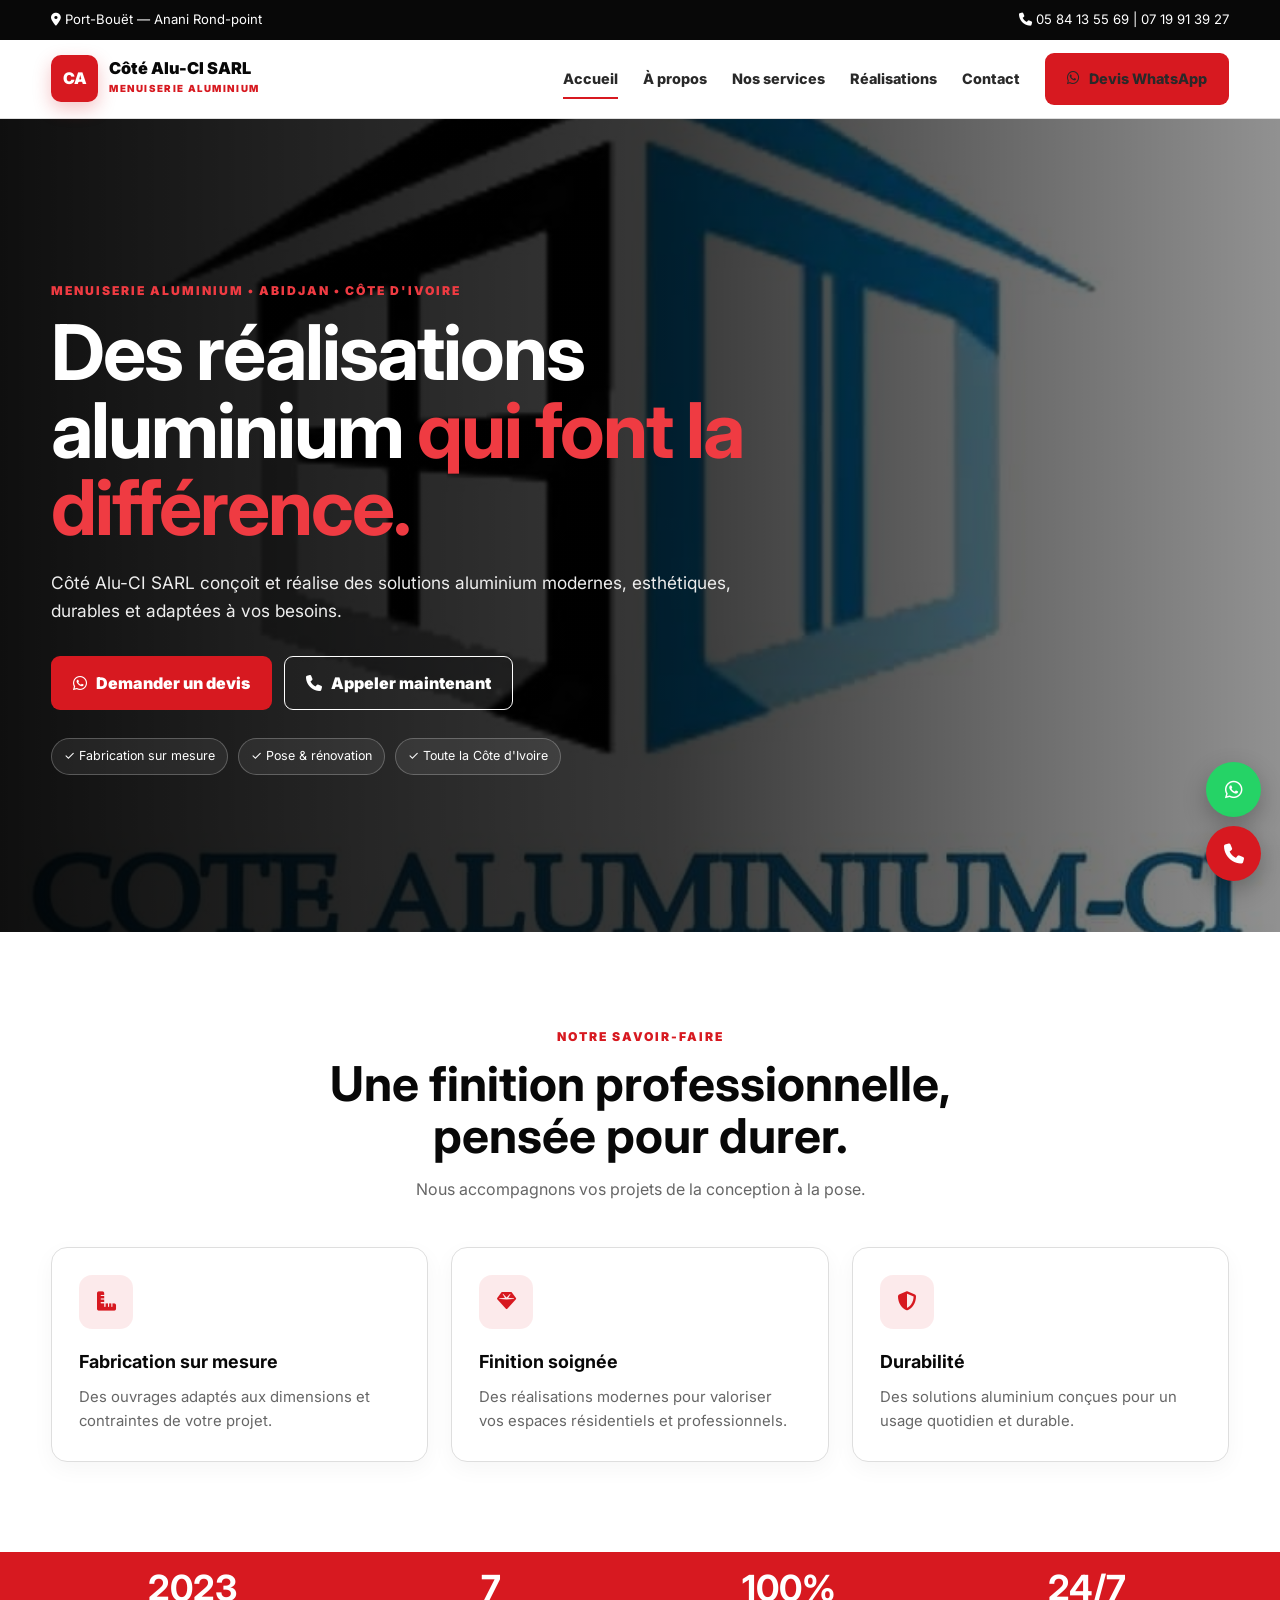
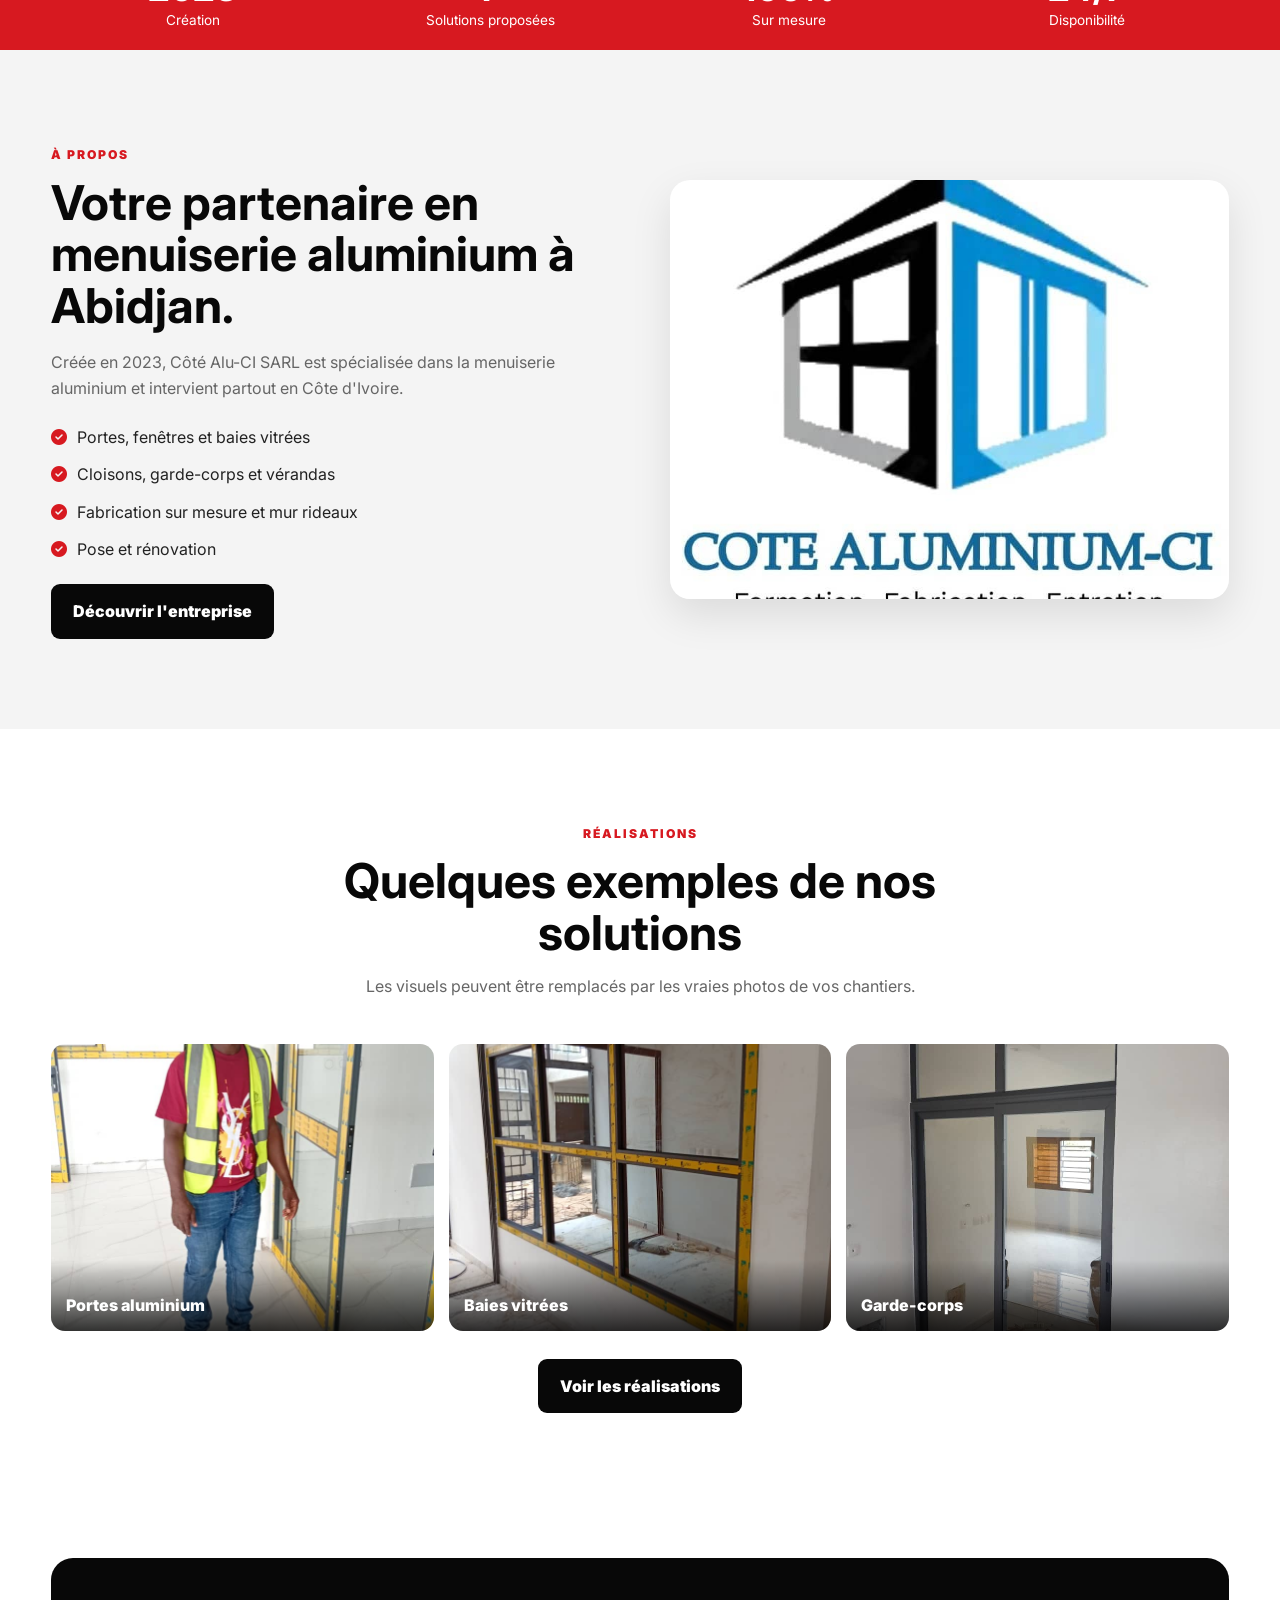
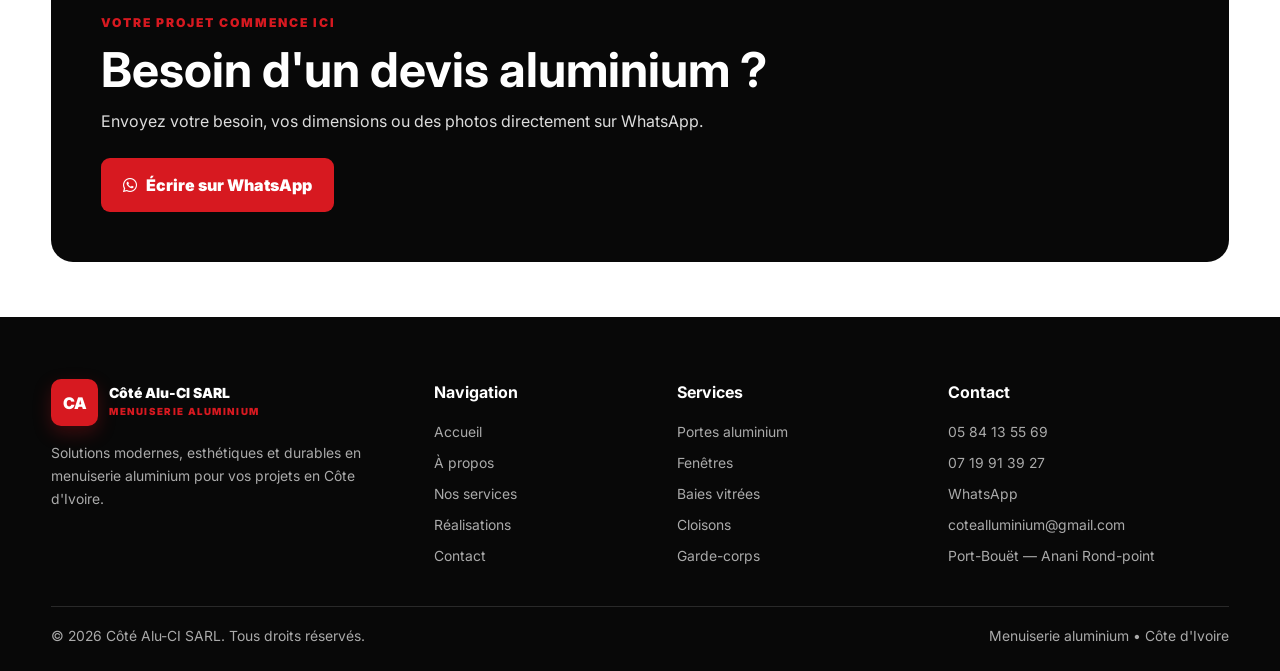
==== index.html @ 387f0990 "V1 ma first commit" ====
<!DOCTYPE html>
<html lang="fr">
<head>
    <!-- ==========================================================
         MÉTADONNÉES DE LA PAGE
         ========================================================== -->
    <meta charset="UTF-8">
    <meta name="viewport" content="width=device-width, initial-scale=1.0">
    <meta name="theme-color" content="#d71920">
    <!-- Icône du site -->
    <link rel="icon" href="Images/LOGO.jpeg" type="image/jpeg">
    <!-- Google Fonts : police Inter -->
    <link rel="preconnect" href="https://fonts.googleapis.com">
    <link rel="preconnect" href="https://fonts.gstatic.com" crossorigin>
    <link href="https://fonts.googleapis.com/css2?family=Inter:wght@400;500;600;700;800;900&display=swap" rel="stylesheet">
    <!-- Font Awesome : icônes -->
    <link rel="stylesheet" href="https://cdnjs.cloudflare.com/ajax/libs/font-awesome/6.5.2/css/all.min.css">
    <!-- AOS : animations au défilement -->
    <link rel="stylesheet" href="https://unpkg.com/aos@2.3.4/dist/aos.css">
    <!-- Feuille de style principale -->
    <link rel="stylesheet" href="css/style.css">
    <!-- Titre et description SEO -->
    <title>Côté Alu-CI SARL | Menuiserie aluminium à Abidjan</title>
    <meta name="description" content="Côté Alu-CI SARL, spécialiste de la menuiserie aluminium à Abidjan et partout en Côte d'Ivoire.">
</head>
<body>
    <!-- ==========================================================
         EN-TÊTE DU SITE
         ========================================================== -->
    <header>
        <!-- Barre supérieure : adresse et téléphone -->
        <div class="topbar">
            <div class="container">
                <span>
                    <i class="fa-solid fa-location-dot"></i>
                    Port-Bouët — Anani Rond-point
                </span>
                <span>
                    <i class="fa-solid fa-phone"></i>
                    05 84 13 55 69 | 07 19 91 39 27
                </span>
            </div>
        </div>
        <!-- ======================================================
             MENU DE NAVIGATION
             ====================================================== -->
        <nav class="navbar">
            <div class="container nav-wrap">
                <!-- Logo et nom de l'entreprise -->
                <a class="logo" href="index.html">
                    <div class="logo-mark">CA</div>
                    <div class="logo-text">
                        <span>Côté Alu-CI SARL</span>
                        <small>MENUISERIE ALUMINIUM</small>
                    </div>
                </a>
                <!-- Bouton du menu mobile -->
                <button class="menu-toggle" type="button" aria-label="Ouvrir le menu" aria-expanded="false">
                    <i class="fa-solid fa-bars"></i>
                </button>
                <!-- Liens de navigation -->
                <div class="nav-links">
                    <a class="active" href="index.html">Accueil</a>
                    <a class="" href="a-propos.html">À propos</a>
                    <a class="" href="services.html">Nos services</a>
                    <a class="" href="realisations.html">Réalisations</a>
                    <a class="" href="contact.html">Contact</a>
                    <!-- Bouton WhatsApp pour demander un devis -->
                    <a class="btn btn-red" href="https://wa.me/2250719913927" target="_blank" rel="noopener">
                        <i class="fa-brands fa-whatsapp"></i>
                        Devis WhatsApp
                    </a>
                </div>
            </div>
        </nav>
    </header>
    <!-- ==========================================================
         SECTION HERO / BANNIÈRE PRINCIPALE
         ========================================================== -->
    <section class="hero">
        <div class="container">
            <div class="hero-content" data-aos="fade-up">
                <!-- Présentation courte de l'activité -->
                <div class="eyebrow" style="color:#ef3b42">
                    MENUISERIE ALUMINIUM • ABIDJAN • CÔTE D'IVOIRE
                </div>
                <!-- Titre principal -->
                <h1>
                    Des réalisations aluminium
                    <span>qui font la différence.</span>
                </h1>
                <!-- Description principale -->
                <p>
                    Côté Alu-CI SARL conçoit et réalise des solutions aluminium modernes,
                    esthétiques, durables et adaptées à vos besoins.
                </p>
                <!-- Boutons d'action principaux -->
                <div class="hero-actions">
                    <!-- Bouton WhatsApp -->
                    <a class="btn btn-red" href="https://wa.me/2250719913927" target="_blank" rel="noopener">
                        <i class="fa-brands fa-whatsapp"></i>
                        Demander un devis
                    </a>
                    <!-- Bouton d'appel téléphonique -->
                    <a class="btn btn-outline" href="tel:+2250584135569">
                        <i class="fa-solid fa-phone"></i>
                        Appeler maintenant
                    </a>
                </div>
                <!-- Arguments commerciaux -->
                <div class="hero-badges">
                    <span class="badge">✓ Fabrication sur mesure</span>
                    <span class="badge">✓ Pose & rénovation</span>
                    <span class="badge">✓ Toute la Côte d'Ivoire</span>
                </div>

            </div>
        </div>
    </section>
    <!-- ==========================================================
         SECTION SAVOIR-FAIRE
         ========================================================== -->
    <section class="section">
        <div class="container">
            <!-- Titre de la section -->
            <div class="section-head" data-aos="fade-up">
                <div class="eyebrow">Notre savoir-faire</div>
                <h2>Une finition professionnelle, pensée pour durer.</h2>
                <p>Nous accompagnons vos projets de la conception à la pose.</p>
            </div>
            <!-- Cartes présentant les points forts -->
            <div class="cards">
                <!-- Carte : fabrication sur mesure -->
                <div class="card" data-aos="fade-up">
                    <div class="icon-box">
                        <i class="fa-solid fa-ruler-combined"></i>
                    </div>
                    <h3>Fabrication sur mesure</h3>
                    <p>
                        Des ouvrages adaptés aux dimensions et contraintes de votre projet.
                    </p>
                </div>
                <!-- Carte : finition -->
                <div class="card" data-aos="fade-up" data-aos-delay="100">
                    <div class="icon-box">
                        <i class="fa-solid fa-gem"></i>
                    </div>
                    <h3>Finition soignée</h3>
                    <p>
                        Des réalisations modernes pour valoriser vos espaces résidentiels et professionnels.
                    </p>
                </div>
                <!-- Carte : durabilité -->
                <div class="card" data-aos="fade-up" data-aos-delay="200">
                    <div class="icon-box">
                        <i class="fa-solid fa-shield-halved"></i>
                    </div>
                    <h3>Durabilité</h3>
                    <p>
                        Des solutions aluminium conçues pour un usage quotidien et durable.
                    </p>
                </div>
            </div>
        </div>
    </section>
    <!-- ==========================================================
         SECTION STATISTIQUES
         ========================================================== -->
    <section class="stats">
        <div class="container">
            <div class="stats-grid">
                <!-- Année de création -->
                <div class="stat">
                    <strong>2023</strong>
                    <span>Création</span>
                </div>
                <!-- Nombre de solutions proposées -->
                <div class="stat">
                    <strong data-counter="10">0</strong>
                    <span>Solutions proposées</span>
                </div>
                <!-- Travail sur mesure -->
                <div class="stat">
                    <strong>100%</strong>
                    <span>Sur mesure</span>
                </div>
                <!-- Disponibilité -->
                <div class="stat">
                    <strong>24/7</strong>
                    <span>Disponibilité</span>
                </div>
            </div>
        </div>
    </section>
    <!-- ==========================================================
         SECTION À PROPOS
         ========================================================== -->
    <section class="section bg-light">
        <div class="container split">
            <!-- Présentation de l'entreprise -->
            <div data-aos="fade-right">
                <div class="eyebrow">À propos</div>
                <h2>
                    Votre partenaire en menuiserie aluminium à Abidjan.
                </h2>
                <p>
                    Créée en 2023, Côté Alu-CI SARL est spécialisée dans la menuiserie
                    aluminium et intervient partout en Côte d'Ivoire.
                </p>
                <!-- Liste des prestations -->
                <ul class="check-list">
                    <li>
                        <i class="fa-solid fa-circle-check"></i>
                        Portes, fenêtres et baies vitrées
                    </li>
                    <li>
                        <i class="fa-solid fa-circle-check"></i>
                        Cloisons, garde-corps et vérandas
                    </li>
                    <li>
                        <i class="fa-solid fa-circle-check"></i>
                        Fabrication sur mesure et mur rideaux
                    </li>
                    <li>
                        <i class="fa-solid fa-circle-check"></i>
                        Pose et rénovation
                    </li>
                </ul>
                <!-- Bouton vers la page À propos -->
                <a class="btn btn-black" href="a-propos.html">
                    Découvrir l'entreprise
                </a>
            </div>
            <!-- Visuel de l'entreprise -->
            <div class="visual-card" data-aos="fade-left">
                <img src="Images/LOGO.jpeg" alt="Côté Alu-CI SARL">
            </div>
        </div>
    </section>
    <!-- ==========================================================
         SECTION RÉALISATIONS
         ========================================================== -->
    <section class="section">
        <div class="container">
            <!-- En-tête de la section -->
            <div class="section-head">
                <div class="eyebrow">Réalisations</div>
                <h2>Quelques exemples de nos solutions</h2>
                <p>
                    Les visuels peuvent être remplacés par les vraies photos de vos chantiers.
                </p>
            </div>
            <!-- Galerie des réalisations -->
            <div class="gallery">
                <!-- Réalisation : portes aluminium -->
                <div class="gallery-item" data-gallery>
                    <img src="Images/1.jpeg" alt="Portes aluminium">
                    <div class="gallery-caption">Portes aluminium</div>
                </div>
                <!-- Réalisation : baies vitrées -->
                <div class="gallery-item" data-gallery>
                    <img src="Images/2.jpeg" alt="Baies vitrées">
                    <div class="gallery-caption">Baies vitrées</div>
                </div>
                <!-- Réalisation : garde-corps -->
                <div class="gallery-item" data-gallery>
                    <img src="Images/3.jpeg" alt="Garde-corps">
                    <div class="gallery-caption">Garde-corps</div>
                </div>
            </div>
            <!-- Bouton vers la galerie complète -->
            <div class="text-center" style="margin-top:28px">
                <a class="btn btn-black" href="realisations.html">
                    Voir les réalisations
                </a>
            </div>
        </div>
    </section>
    <!-- ==========================================================
         SECTION APPEL À L'ACTION / DEVIS
         ========================================================== -->
    <section class="section-sm">
        <div class="container">
            <div class="cta" data-aos="fade-up">
                <div class="eyebrow">Votre projet commence ici</div>
                <h2>Besoin d'un devis aluminium ?</h2>
                <p>
                    Envoyez votre besoin, vos dimensions ou des photos directement sur WhatsApp.
                </p>
                <!-- Bouton WhatsApp -->
                <a class="btn btn-red" href="https://wa.me/2250719913927" target="_blank" rel="noopener">
                    <i class="fa-brands fa-whatsapp"></i>
                    Écrire sur WhatsApp
                </a>
            </div>
        </div>
    </section>
    <!-- ==========================================================
         FENÊTRE MODALE DE LA GALERIE
         ========================================================== -->
    <div class="modal" id="galleryModal">
        <!-- Bouton pour fermer la fenêtre modale -->
        <button class="modal-close" aria-label="Fermer">&times;</button>
        <!-- Image affichée dans la fenêtre modale -->
        <img id="modalImage" src="" alt="">
    </div>
    <!-- ==========================================================
         PIED DE PAGE
         ========================================================== -->
    <footer class="footer">
        <div class="container">
            <div class="footer-grid">
                <!-- Présentation de l'entreprise -->
                <div>
                    <!-- Logo du footer -->
                    <div class="logo" style="margin-bottom:16px">
                        <div class="logo-mark">CA</div>
                        <div class="logo-text">
                            <span>Côté Alu-CI SARL</span>
                            <small>MENUISERIE ALUMINIUM</small>
                        </div>
                    </div>
                    <p>
                        Solutions modernes, esthétiques et durables en menuiserie aluminium
                        pour vos projets en Côte d'Ivoire.
                    </p>
                </div>
                <!-- Navigation du footer -->
                <div>
                    <h3>Navigation</h3>
                    <div class="footer-links">
                        <a href="index.html">Accueil</a>
                        <a href="a-propos.html">À propos</a>
                        <a href="services.html">Nos services</a>
                        <a href="realisations.html">Réalisations</a>
                        <a href="contact.html">Contact</a>
                    </div>
                </div>
                <!-- Services du footer -->
                <div>
                    <h3>Services</h3>
                    <div class="footer-links">
                        <a href="services.html">Portes aluminium</a>
                        <a href="services.html">Fenêtres</a>
                        <a href="services.html">Baies vitrées</a>
                        <a href="services.html">Cloisons</a>
                        <a href="services.html">Garde-corps</a>
                    </div>
                </div>
                <!-- Coordonnées de l'entreprise -->
                <div>
                    <h3>Contact</h3>
                    <div class="footer-links">
                        <a href="tel:+2250584135569">05 84 13 55 69</a>
                        <a href="tel:+2250719913927">07 19 91 39 27</a>
                        <a href="https://wa.me/2250719913927" target="_blank" rel="noopener">WhatsApp</a>
                        <a href="mailto:cotealluminium@gmail.com">cotealluminium@gmail.com</a>
                        <span>Port-Bouët — Anani Rond-point</span>
                    </div>
                </div>
            </div>
            <!-- Informations de copyright -->
            <div class="footer-bottom">
                <span>
                    © <span data-year></span> Côté Alu-CI SARL. Tous droits réservés.
                </span>
                <span>
                    Menuiserie aluminium • Côte d'Ivoire
                </span>
            </div>
        </div>
    </footer>
    <!-- ==========================================================
         BOUTONS FLOTTANTS
         ========================================================== -->
    <div class="float-actions">
        <!-- Bouton WhatsApp flottant -->
        <a class="float-btn whatsapp"
           href="https://wa.me/2250719913927"
           target="_blank"
           rel="noopener"
           aria-label="WhatsApp">
            <i class="fa-brands fa-whatsapp"></i>
        </a>
        <!-- Bouton téléphone flottant -->
        <a class="float-btn phone"
           href="tel:+2250719913927"
           aria-label="Appeler">
            <i class="fa-solid fa-phone"></i>
        </a>
    </div>
    <!-- ==========================================================
         SCRIPTS JAVASCRIPT
         ========================================================== -->
    <!-- AOS : gestion des animations au défilement -->
    <script src="https://unpkg.com/aos@2.3.4/dist/aos.js"></script>
    <!-- JavaScript principal du site -->
    <script src="js/app.js"></script>
</body>
</html>
---- css/style.css ----
/* ==========================================================
   VARIABLES GLOBALES
   ========================================================== */
:root{
  --red:#d71920;
  --red-dark:#a80f15;
  --red-light:#ef3b42;
  --black:#080808;
  --black-2:#111111;
  --white:#ffffff;
  --gray:#f4f4f4;
  --gray-2:#e9e9e9;
  --text:#222222;
  --muted:#666666;
  --border:#dedede;
  --shadow:0 16px 40px rgba(0,0,0,.10);
  --radius:16px;
  --transition:.28s ease;
}

/* ==========================================================
   RÉINITIALISATION ET STYLES GÉNÉRAUX
   ========================================================== */
*{margin:0;padding:0;box-sizing:border-box}
html{scroll-behavior:smooth}
body{
  font-family:Inter,Arial,sans-serif;color:var(--text);background:var(--white);
  line-height:1.65;overflow-x:hidden
}

/* Images */
img{max-width:100%;display:block}

/* Liens */
a{text-decoration:none;color:inherit}

/* Champs de formulaire et boutons */
button,input,textarea,select{font:inherit}

/* Conteneur principal */
.container{width:min(1180px,92%);margin:auto}

/* Espacement des sections */
.section{padding:90px 0}
.section-sm{padding:55px 0}

/* Arrière-plan gris clair */
.bg-light{background:var(--gray)}

/* Alignement centré */
.text-center{text-align:center}

/* ==========================================================
   PETITS TITRES / EYEBROW
   ========================================================== */
.eyebrow{
  display:inline-block;color:var(--red);font-size:.76rem;font-weight:900;
  text-transform:uppercase;letter-spacing:2px
}

/* ==========================================================
   EN-TÊTE DES SECTIONS
   ========================================================== */
.section-head{max-width:760px;margin:0 auto 45px;text-align:center}
.section-head h2{
  color:var(--black);font-size:clamp(2rem,4vw,3rem);line-height:1.08;margin:10px 0 14px
}
.section-head p{color:var(--muted)}

/* ==========================================================
   BARRE SUPÉRIEURE
   ========================================================== */
.topbar{background:var(--black);color:#fff;padding:9px 0;font-size:.82rem}
.topbar .container{display:flex;justify-content:space-between;gap:20px}

/* ==========================================================
   BARRE DE NAVIGATION
   ========================================================== */
.navbar{
  position:sticky;top:0;z-index:1000;background:rgba(255,255,255,.97);
  border-bottom:1px solid var(--border);backdrop-filter:blur(12px)
}

/* Conteneur de navigation */
.nav-wrap{height:78px;display:flex;align-items:center;justify-content:space-between}

/* ==========================================================
   LOGO
   ========================================================== */
.logo{display:flex;align-items:center;gap:11px;font-weight:900;color:var(--black)}
.logo img{width:48px;height:48px;object-fit:contain;border-radius:8px}

/* Carré rouge contenant les initiales CA */
.logo-mark{
  width:47px;height:47px;border-radius:10px;background:var(--red);color:#fff;
  display:grid;place-items:center;font-weight:950;box-shadow:0 7px 18px rgba(215,25,32,.25)
}

/* Texte du logo */
.logo-text span{display:block;font-size:1.02rem;line-height:1.1}
.logo-text small{display:block;color:var(--red);font-size:.61rem;letter-spacing:1.3px;margin-top:3px}

/* ==========================================================
   LIENS DE NAVIGATION
   ========================================================== */
.nav-links{display:flex;align-items:center;gap:25px}
.nav-links a{font-size:.9rem;font-weight:800;color:#292929;position:relative}

/* Soulignement animé des liens */
.nav-links a::after{
  content:"";position:absolute;left:0;bottom:-8px;width:0;height:2px;background:var(--red);transition:var(--transition)
}

/* État actif et survol */
.nav-links a:hover::after,.nav-links a.active::after{width:100%}

/* Bouton du menu mobile */
.menu-toggle{display:none;border:0;background:transparent;color:var(--black);font-size:1.5rem}

/* ==========================================================
   BOUTONS
   ========================================================== */
.btn{
  display:inline-flex;align-items:center;justify-content:center;gap:9px;
  padding:13px 21px;border-radius:9px;border:1px solid transparent;
  font-weight:900;transition:var(--transition);cursor:pointer
}

/* Bouton rouge */
.btn-red{background:var(--red);color:#fff}
.btn-red:hover{background:var(--red-dark);transform:translateY(-2px)}

/* Bouton noir */
.btn-black{background:var(--black);color:#fff}
.btn-black:hover{background:#2a2a2a;transform:translateY(-2px)}

/* Bouton avec contour blanc */
.btn-outline{border-color:#fff;color:#fff}
.btn-outline:hover{background:#fff;color:var(--black)}

/* Bouton blanc */
.btn-white{background:#fff;color:var(--black)}

/* ==========================================================
   SECTION HERO / BANNIÈRE PRINCIPALE
   ========================================================== */
.hero{
  min-height:calc(100vh - 87px);display:flex;align-items:center;color:#fff;
  background:
    linear-gradient(90deg,rgba(0,0,0,.94) 0%,rgba(0,0,0,.78) 52%,rgba(0,0,0,.43) 100%),
    url('../Images/LOGO.jpeg') center/cover no-repeat;
  background-color:var(--black)
}

/* Contenu de la bannière */
.hero-content{max-width:800px;padding:90px 0}

/* Titre principal */
.hero h1{font-size:clamp(2.5rem,6vw,5.2rem);line-height:1.01;letter-spacing:-2px;margin:12px 0 22px}

/* Mise en évidence du texte du titre */
.hero h1 span{color:var(--red-light)}

/* Texte descriptif */
.hero p{font-size:1.08rem;color:#eee;max-width:680px}

/* Boutons du hero */
.hero-actions{display:flex;flex-wrap:wrap;gap:12px;margin-top:30px}

/* Badges du hero */
.hero-badges{display:flex;flex-wrap:wrap;gap:10px;margin-top:28px}

/* Style des badges */
.badge{border:1px solid rgba(255,255,255,.24);background:rgba(255,255,255,.07);border-radius:999px;padding:7px 12px;font-size:.78rem}

/* ==========================================================
   HERO DES PAGES INTERNES
   ========================================================== */
.page-hero{
  padding:85px 0;color:#fff;background:
  linear-gradient(90deg,rgba(0,0,0,.92),rgba(0,0,0,.70)),
  url('../Images/LOGO.jpeg') center/cover no-repeat;background-color:var(--black)
}

/* Titre des pages internes */
.page-hero h1{font-size:clamp(2.3rem,5vw,4rem);line-height:1.05;margin:8px 0 10px}

/* Description */
.page-hero p{color:#eee;max-width:680px}

/* Fil d'Ariane */
.breadcrumb{color:#bbb;font-size:.84rem}

/* ==========================================================
   CARTES DE CONTENU
   ========================================================== */
.cards{display:grid;grid-template-columns:repeat(3,1fr);gap:23px}
.grid-3{display:grid;grid-template-columns:repeat(3,1fr);gap:23px}

/* Carte */
.card{
  background:#fff;border:1px solid var(--border);border-radius:var(--radius);
  padding:27px;box-shadow:0 7px 22px rgba(0,0,0,.04);transition:var(--transition)
}

/* Animation au survol */
.card:hover{transform:translateY(-6px);box-shadow:var(--shadow)}

/* Icône des cartes */
.icon-box{
  width:54px;height:54px;border-radius:13px;background:rgba(215,25,32,.09);
  color:var(--red);display:grid;place-items:center;font-size:1.2rem;margin-bottom:18px
}

/* Titre des cartes */
.card h3{color:var(--black);font-size:1.12rem;margin-bottom:8px}

/* Texte des cartes */
.card p{color:var(--muted);font-size:.93rem}

/* ==========================================================
   SECTION STATISTIQUES
   ========================================================== */
.stats{background:var(--red);color:#fff}
.stats-grid{display:grid;grid-template-columns:repeat(4,1fr);gap:15px}
.stat{text-align:center;padding:18px}

/* Chiffre principal */
.stat strong{display:block;font-size:2.25rem;line-height:1;color:#fff}

/* Libellé de la statistique */
.stat span{font-size:.85rem;color:#fff}

/* ==========================================================
   SECTION AVEC DEUX COLONNES
   ========================================================== */
.split{display:grid;grid-template-columns:1fr 1fr;gap:60px;align-items:center}

/* Titre */
.split h2{font-size:clamp(2rem,4vw,3rem);line-height:1.08;color:var(--black);margin:10px 0 17px}

/* Paragraphes */
.split p{color:var(--muted);margin-bottom:14px}

/* Liste avec icônes */
.check-list{display:grid;gap:11px;margin:22px 0}
.check-list li{display:flex;gap:10px}
.check-list i{color:var(--red);margin-top:5px}

/* ==========================================================
   VISUEL PRINCIPAL
   ========================================================== */
.visual-card{border-radius:20px;overflow:hidden;background:#eee;box-shadow:var(--shadow)}
.visual-card img{width:100%;aspect-ratio:4/3;object-fit:cover}

/* ==========================================================
   CARTES DES SERVICES
   ========================================================== */
.service-card{padding:0;overflow:hidden}
.service-card img{width:100%;aspect-ratio:16/10;object-fit:cover;background:#eee}
.service-card .body{padding:23px}

/* ==========================================================
   GALERIE DES RÉALISATIONS
   ========================================================== */
.gallery{display:grid;grid-template-columns:repeat(3,1fr);gap:15px}

/* Élément individuel de la galerie */
.gallery-item{position:relative;overflow:hidden;border-radius:14px;background:#eee;cursor:pointer}

/* Image de la galerie */
.gallery-item img{width:100%;aspect-ratio:4/3;object-fit:cover;transition:.45s}

/* Zoom de l'image au survol */
.gallery-item:hover img{transform:scale(1.06)}

/* Légende de l'image */
.gallery-caption{
  position:absolute;left:0;right:0;bottom:0;padding:32px 15px 13px;
  color:#fff;font-weight:850;background:linear-gradient(transparent,rgba(0,0,0,.78))
}

/* ==========================================================
   BLOC D'APPEL À L'ACTION
   ========================================================== */
.cta{background:var(--black);color:#fff;border-radius:22px;padding:50px}

/* Titre du CTA */
.cta h2{font-size:clamp(2rem,4vw,3rem);line-height:1.08;margin:9px 0 12px}

/* Texte du CTA */
.cta p{max-width:720px;color:#ddd;margin-bottom:24px}

/* ==========================================================
   SECTION CONTACT
   ========================================================== */
.contact-grid{display:grid;grid-template-columns:.82fr 1.18fr;gap:30px}

/* Liste des coordonnées */
.contact-list{display:grid;gap:14px}

/* Élément individuel de contact */
.contact-item{
  display:flex;gap:14px;padding:17px;border:1px solid var(--border);
  border-radius:14px;background:#fff
}

/* Icône du contact */
.contact-item .icon-box{margin:0;flex:none;width:44px;height:44px}

/* Titre du contact */
.contact-item h4{color:var(--black);margin-bottom:2px}

/* Informations de contact */
.contact-item p,.contact-item a{font-size:.89rem;color:var(--muted)}

/* ==========================================================
   FORMULAIRE
   ========================================================== */
.form-card{padding:30px;border:1px solid var(--border);border-radius:18px;background:#fff;box-shadow:var(--shadow)}
.form-grid{display:grid;grid-template-columns:1fr 1fr;gap:15px}

/* Champ individuel */
.field{display:grid;gap:7px;margin-bottom:14px}

/* Champ occupant toute la largeur */
.field.full{grid-column:1/-1}

/* Libellé des champs */
.field label{font-size:.83rem;font-weight:850;color:var(--black)}

/* Champs de saisie */
.field input,.field textarea,.field select{
  width:100%;border:1px solid #d2d2d2;border-radius:9px;padding:12px 13px;
  outline:none;background:#fff;transition:var(--transition)
}

/* Zone de texte */
.field textarea{min-height:145px;resize:vertical}

/* État des champs lorsqu'ils sont sélectionnés */
.field input:focus,.field textarea:focus,.field select:focus{
  border-color:var(--red);box-shadow:0 0 0 4px rgba(215,25,32,.09)
}

/* ==========================================================
   CARTE GOOGLE MAPS
   ========================================================== */
.map{width:100%;height:440px;border:0;border-radius:18px}

/* ==========================================================
   MESSAGE D'INFORMATION
   ========================================================== */
.notice{padding:15px 18px;background:#fff5f5;border-left:4px solid var(--red);border-radius:9px;color:#5d171a;font-size:.9rem}

/* ==========================================================
   PIED DE PAGE
   ========================================================== */
.footer{background:var(--black);color:#ddd;padding:62px 0 23px}

/* Organisation des colonnes du footer */
.footer-grid{display:grid;grid-template-columns:1.25fr .75fr .85fr 1fr;gap:32px}

/* Titres du footer */
.footer h3{color:#fff;font-size:1rem;margin-bottom:15px}

/* Textes et liens */
.footer p,.footer a,.footer span{font-size:.87rem;color:#aaa}

/* Effet au survol des liens */
.footer a:hover{color:#fff}

/* Liste des liens */
.footer-links{display:grid;gap:8px}

/* Logo du footer */
.footer .logo{color:#fff}
.footer .logo-text span{color:#fff}

/* Ligne inférieure du footer */
.footer-bottom{border-top:1px solid #292929;margin-top:38px;padding-top:18px;display:flex;justify-content:space-between;gap:15px;font-size:.79rem;color:#888}

/* ==========================================================
   BOUTONS FLOTTANTS
   ========================================================== */
.float-actions{position:fixed;right:19px;bottom:19px;z-index:999;display:grid;gap:9px}

/* Style général des boutons flottants */
.float-btn{
  width:55px;height:55px;border-radius:50%;display:grid;place-items:center;
  color:#fff;font-size:1.25rem;box-shadow:0 9px 23px rgba(0,0,0,.25);transition:var(--transition)
}

/* Animation au survol */
.float-btn:hover{transform:translateY(-3px) scale(1.04)}

/* Couleurs des boutons flottants */
.whatsapp{background:#25d366}.phone{background:var(--red)}

/* ==========================================================
   FENÊTRE MODALE DE LA GALERIE
   ========================================================== */
.modal{position:fixed;inset:0;display:none;place-items:center;padding:22px;background:rgba(0,0,0,.88);z-index:2000}

/* Affichage de la modale lorsqu'elle est active */
.modal.open{display:grid}

/* Image affichée dans la modale */
.modal img{max-width:95vw;max-height:86vh;border-radius:12px}

/* Bouton de fermeture */
.modal-close{position:absolute;right:22px;top:15px;background:none;border:0;color:#fff;font-size:2.1rem;cursor:pointer}

/* ==========================================================
   RESPONSIVE — TABLETTES ET PETITS ÉCRANS
   ========================================================== */
@media(max-width:920px){

  /* Menu de navigation mobile */
  .nav-links{
    position:absolute;top:78px;left:0;right:0;display:none;flex-direction:column;
    align-items:stretch;background:#fff;padding:20px;border-bottom:1px solid var(--border);
    box-shadow:0 15px 30px rgba(0,0,0,.08)
  }

  /* Affichage du menu lorsqu'il est ouvert */
  .nav-links.open{display:flex}

  /* Bouton du menu en pleine largeur */
  .nav-links .btn{width:100%}

  /* Affichage du bouton hamburger */
  .menu-toggle{display:block}

  /* Passage des cartes sur deux colonnes */
  .cards,.grid-3{grid-template-columns:1fr 1fr}

  /* Passage des blocs principaux sur une colonne */
  .split,.contact-grid{grid-template-columns:1fr;gap:35px}

  /* Organisation du footer */
  .footer-grid{grid-template-columns:1fr 1fr}
}

/* ==========================================================
   RESPONSIVE — SMARTPHONES
   ========================================================== */
@media(max-width:620px){

  /* Masquage de la barre supérieure */
  .topbar{display:none}

  /* Réduction des espacements */
  .section{padding:68px 0}
  .section-sm{padding:45px 0}

  /* Adaptation de la section hero */
  .hero{min-height:760px}
  .hero-content{padding:55px 0}
  .hero h1{letter-spacing:-1px}

  /* Passage des grilles sur une seule colonne */
  .cards,.grid-3,.stats-grid,.gallery,.footer-grid,.form-grid{grid-template-columns:1fr}

  /* Réinitialisation de la largeur du champ pleine largeur */
  .field.full{grid-column:auto}

  /* Boutons hero en pleine largeur */
  .hero-actions .btn{width:100%}

  /* Adaptation du CTA */
  .cta{padding:32px 23px}

  /* Réduction de la hauteur de la carte */
  .map{height:350px}

  /* Footer en colonne */
  .footer-bottom{flex-direction:column}
}
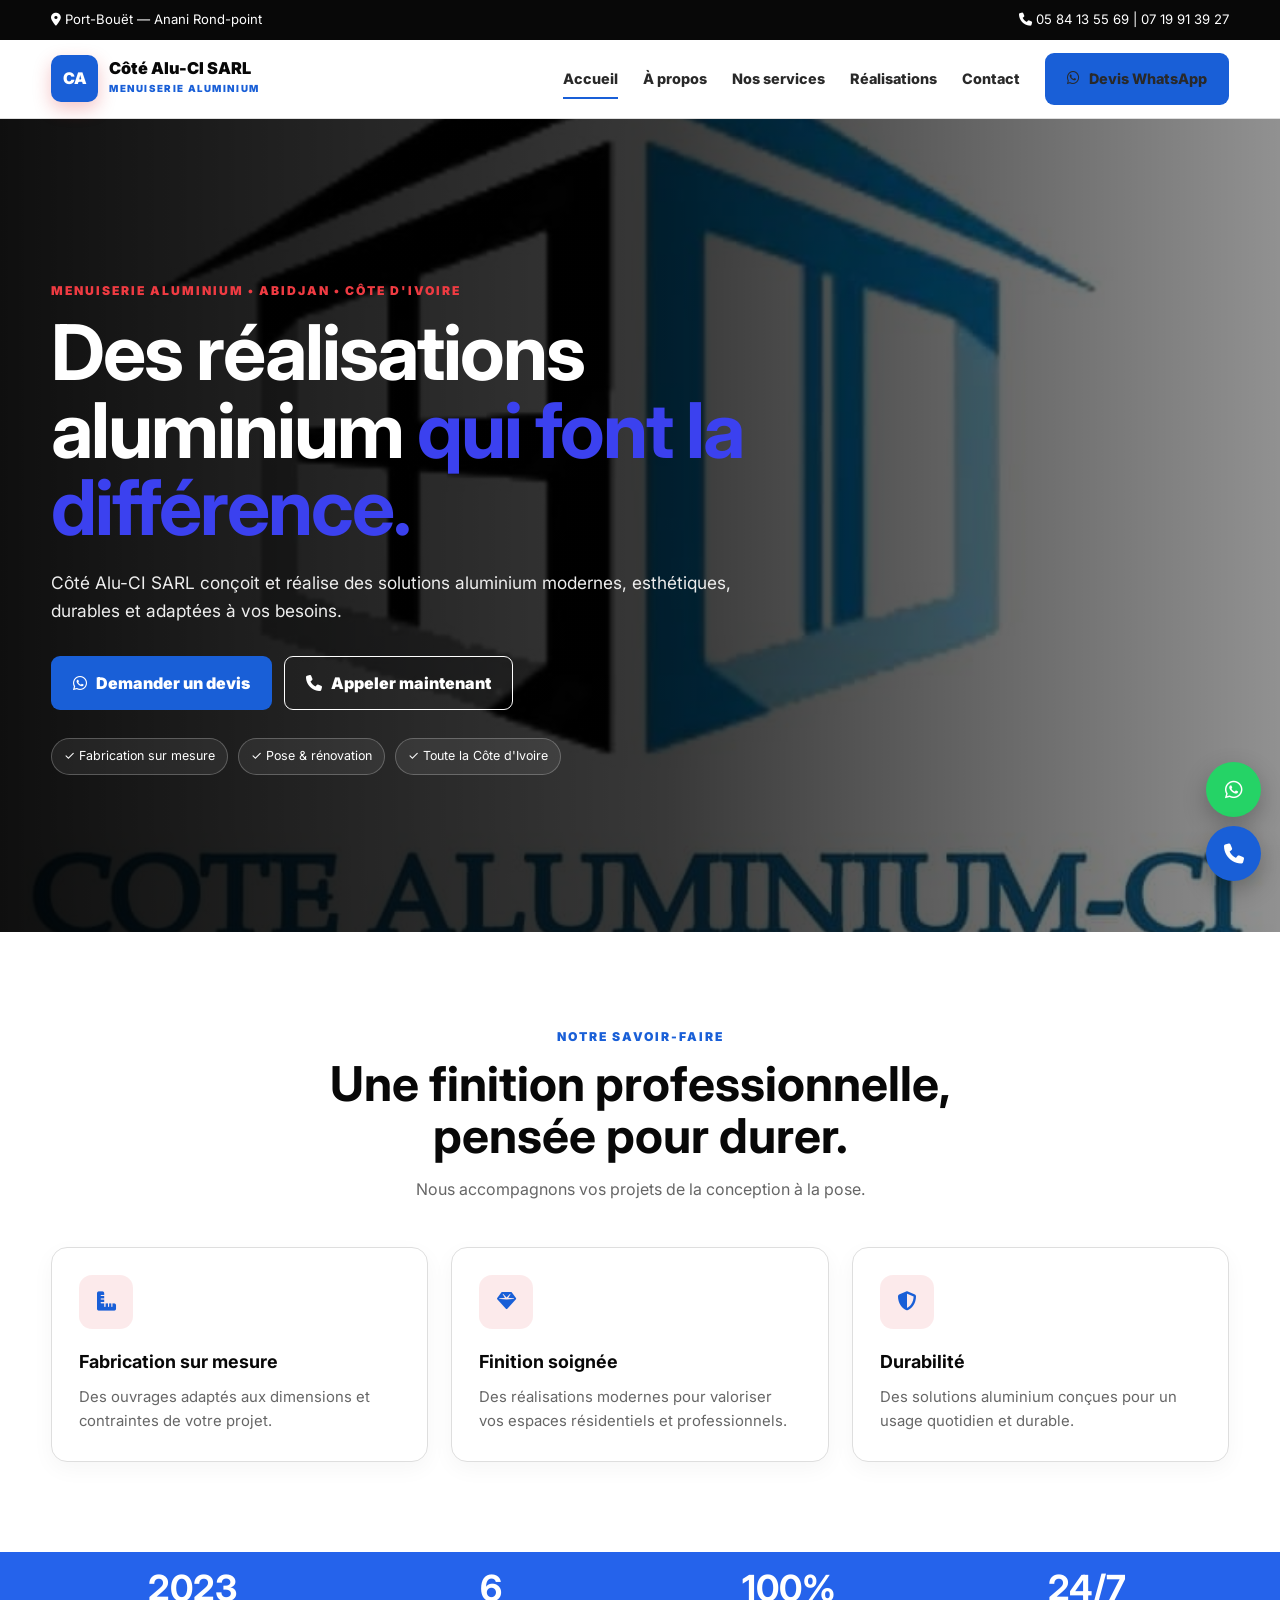
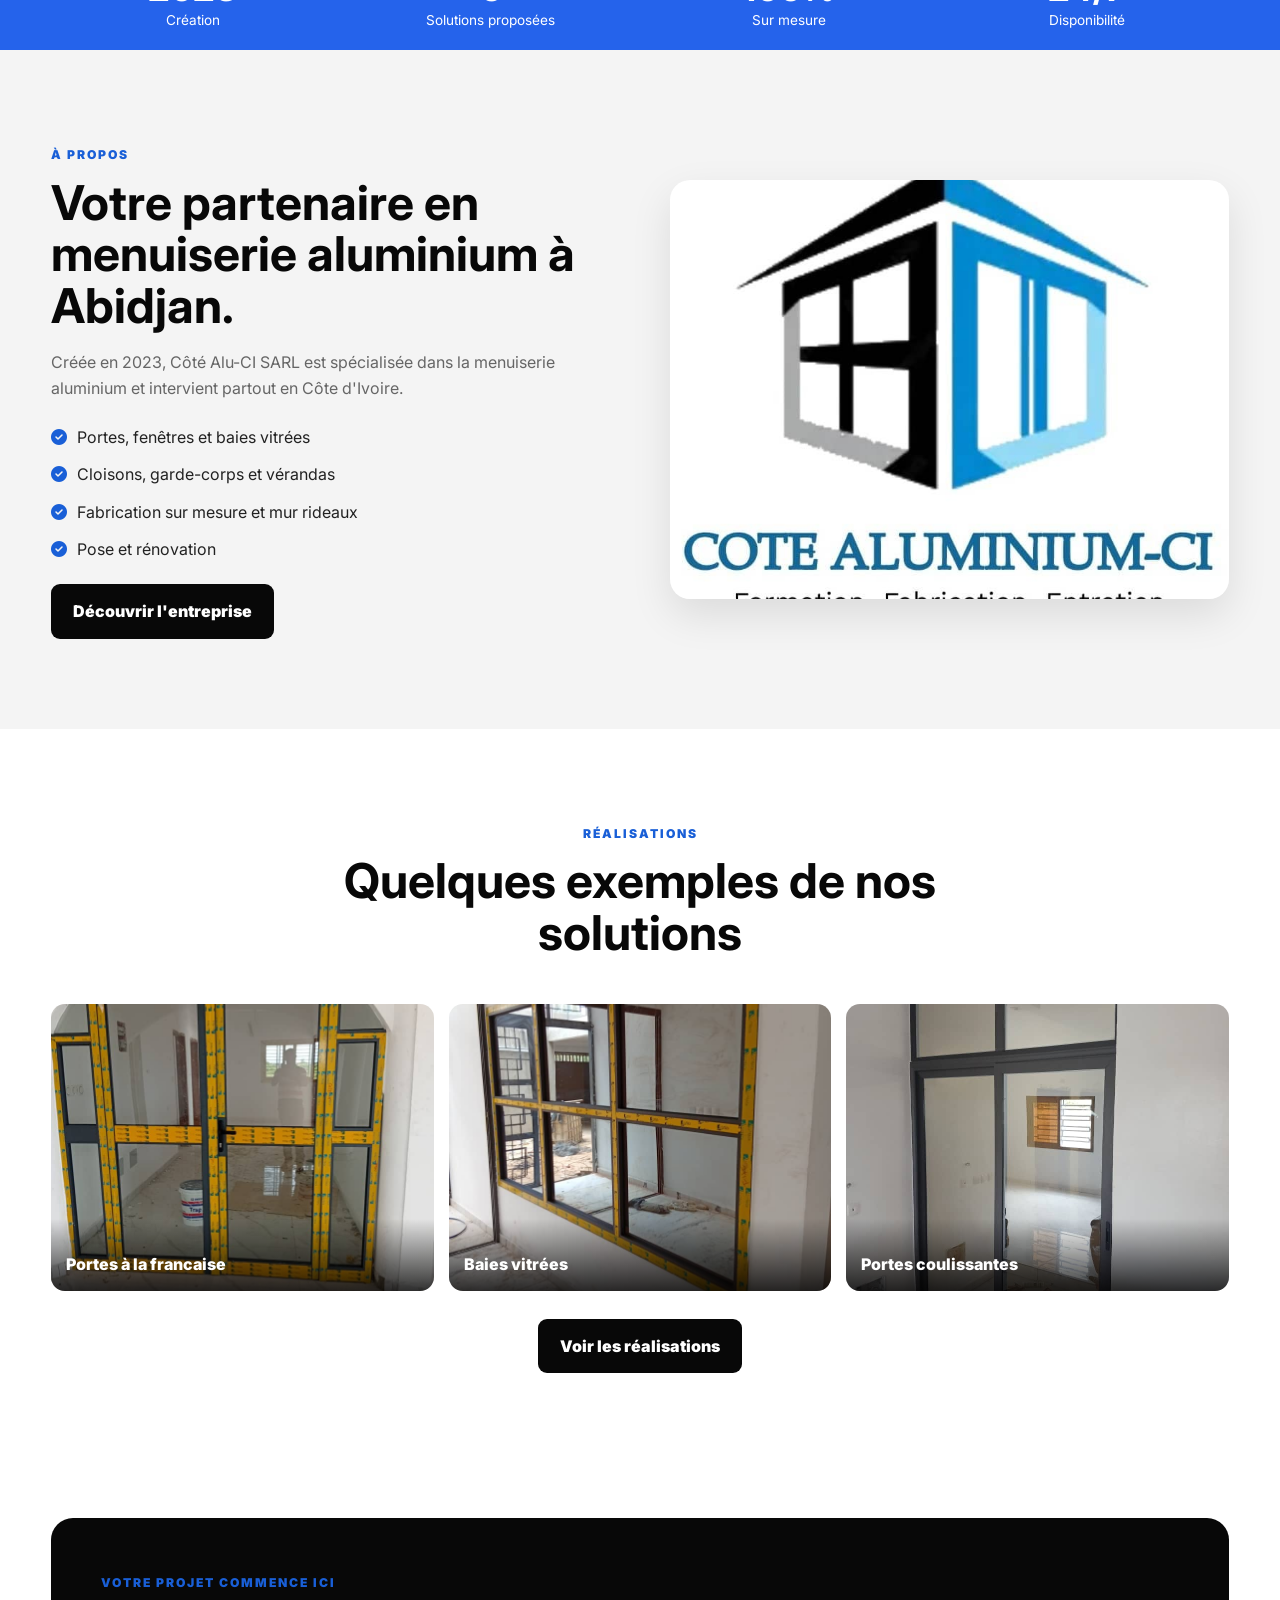
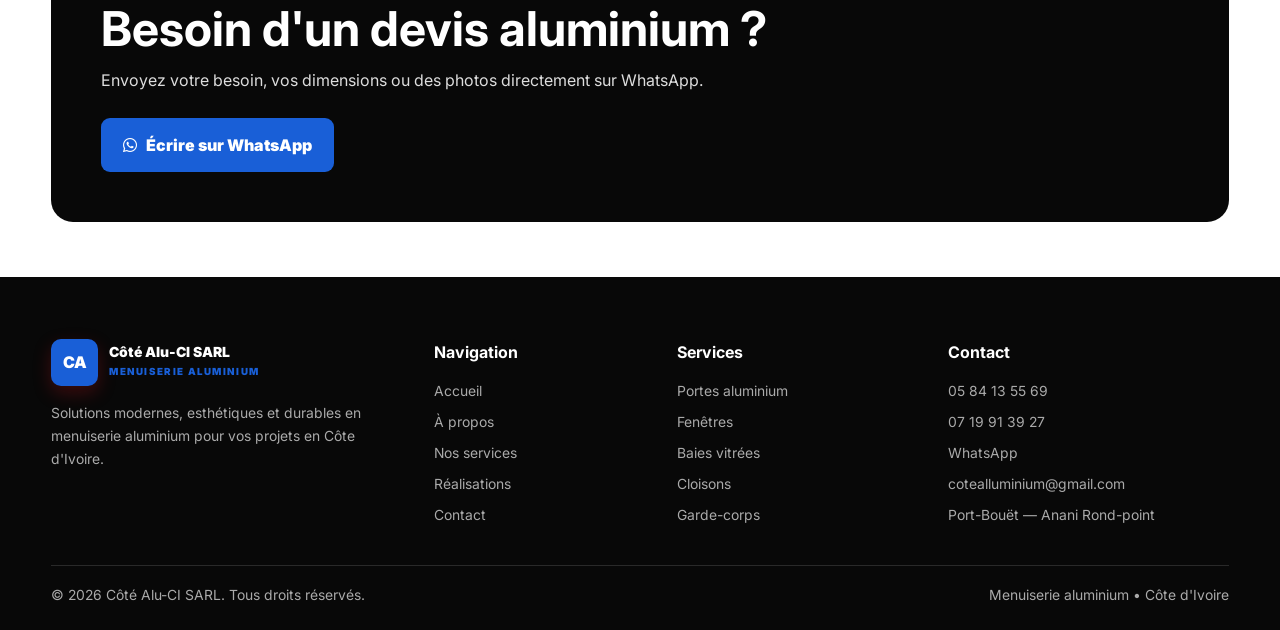
==== commit 8a5a4982: "Mise à jour des services et des images associées pour refléter les nouvelles offres de l'entreprise." ====
--- a/index.html
+++ b/index.html
@@ -247,15 +247,14 @@
                 <div class="eyebrow">Réalisations</div>
                 <h2>Quelques exemples de nos solutions</h2>
                 <p>
-                    Les visuels peuvent être remplacés par les vraies photos de vos chantiers.
                 </p>
             </div>
             <!-- Galerie des réalisations -->
             <div class="gallery">
                 <!-- Réalisation : portes aluminium -->
                 <div class="gallery-item" data-gallery>
-                    <img src="Images/1.jpeg" alt="Portes aluminium">
-                    <div class="gallery-caption">Portes aluminium</div>
+                    <img src="Images/Portes à la francaises deux battants ronds.jpeg" alt="Portes à la francaise">
+                    <div class="gallery-caption">Portes à la francaise</div>
                 </div>
                 <!-- Réalisation : baies vitrées -->
                 <div class="gallery-item" data-gallery>
@@ -264,8 +263,8 @@
                 </div>
                 <!-- Réalisation : garde-corps -->
                 <div class="gallery-item" data-gallery>
-                    <img src="Images/3.jpeg" alt="Garde-corps">
-                    <div class="gallery-caption">Garde-corps</div>
+                    <img src="Images/3.jpeg" alt="Portes coulissantes">
+                    <div class="gallery-caption">Portes coulissantes</div>
                 </div>
             </div>
             <!-- Bouton vers la galerie complète -->
--- a/css/style.css
+++ b/css/style.css
@@ -2,9 +2,9 @@
    VARIABLES GLOBALES
    ========================================================== */
 :root{
-  --red:#d71920;
+  --red:#195fd7;
   --red-dark:#a80f15;
-  --red-light:#ef3b42;
+  --red-light:#3b41ef;
   --black:#080808;
   --black-2:#111111;
   --white:#ffffff;
@@ -221,7 +221,9 @@
 /* ==========================================================
    SECTION STATISTIQUES
    ========================================================== */
-.stats{background:var(--red);color:#fff}
+.stats {background: #2563EB;
+  color: #fff;
+}
 .stats-grid{display:grid;grid-template-columns:repeat(4,1fr);gap:15px}
 .stat{text-align:center;padding:18px}
 
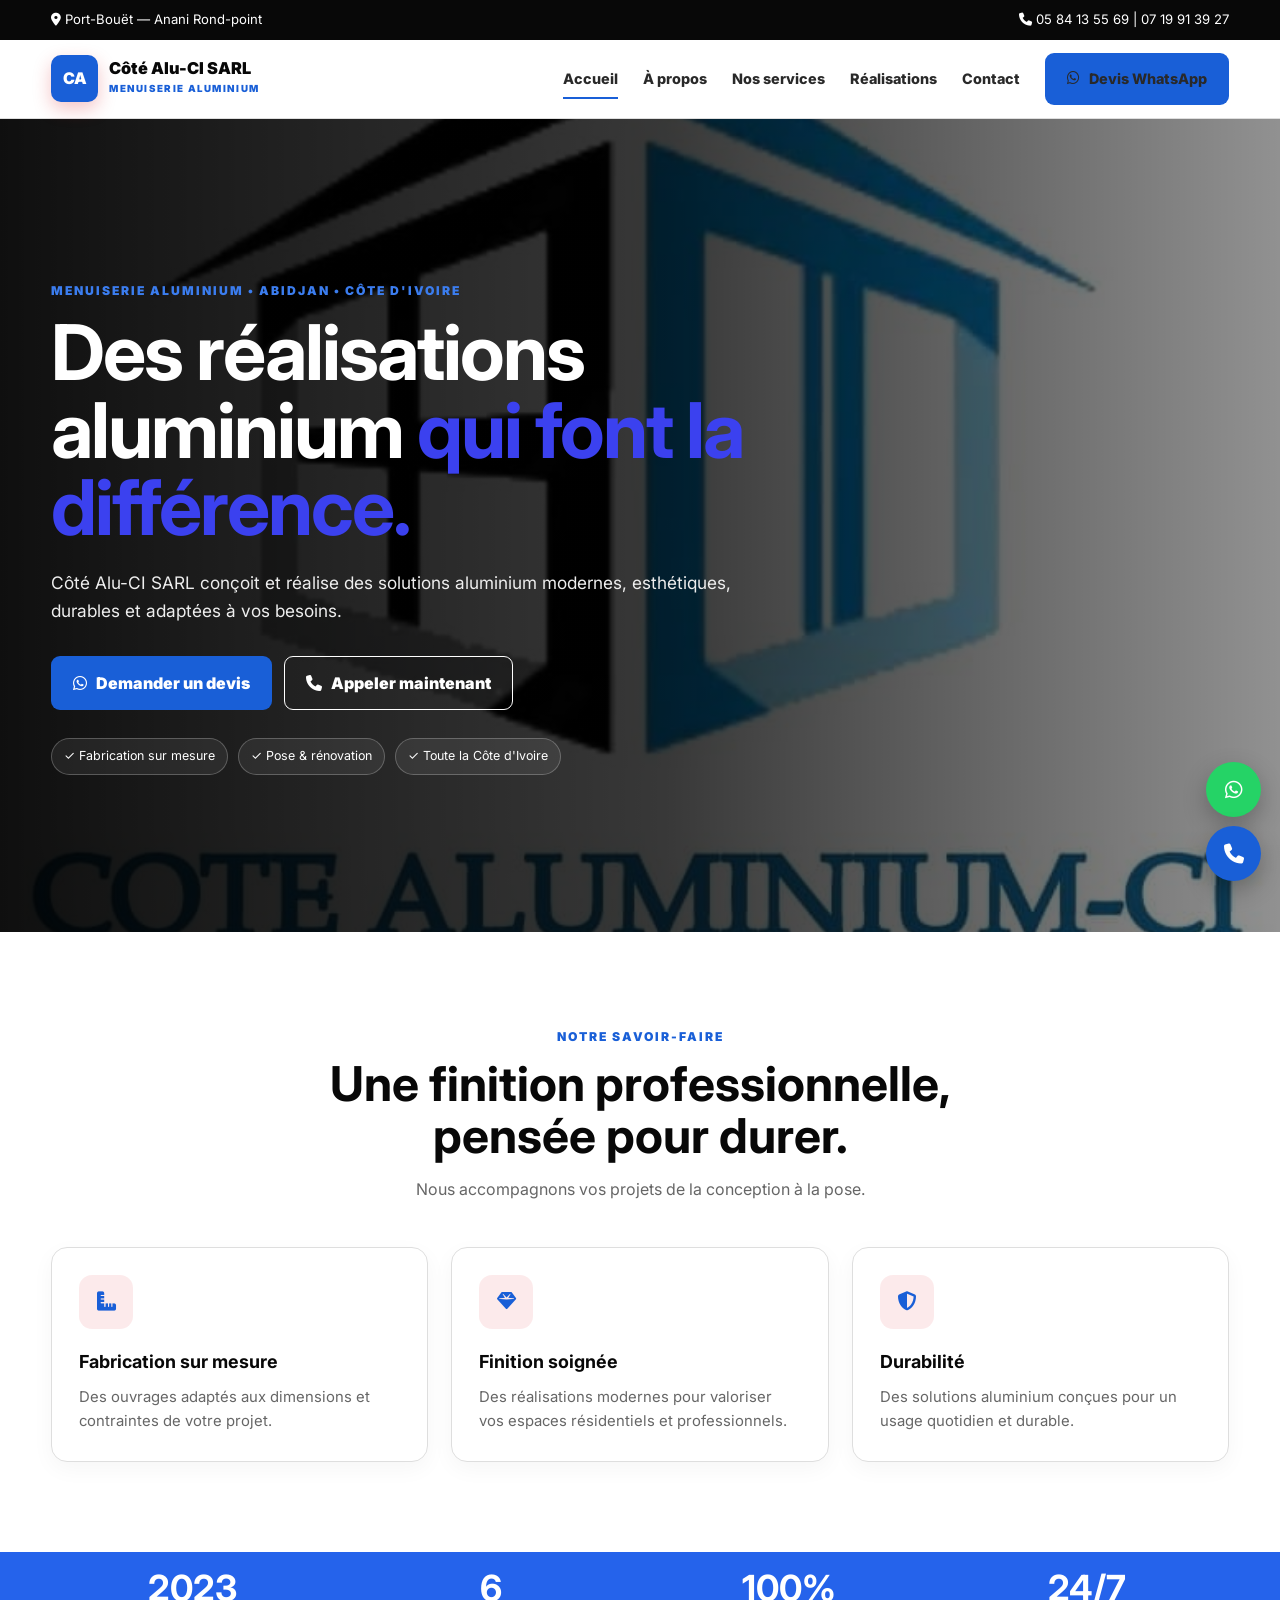
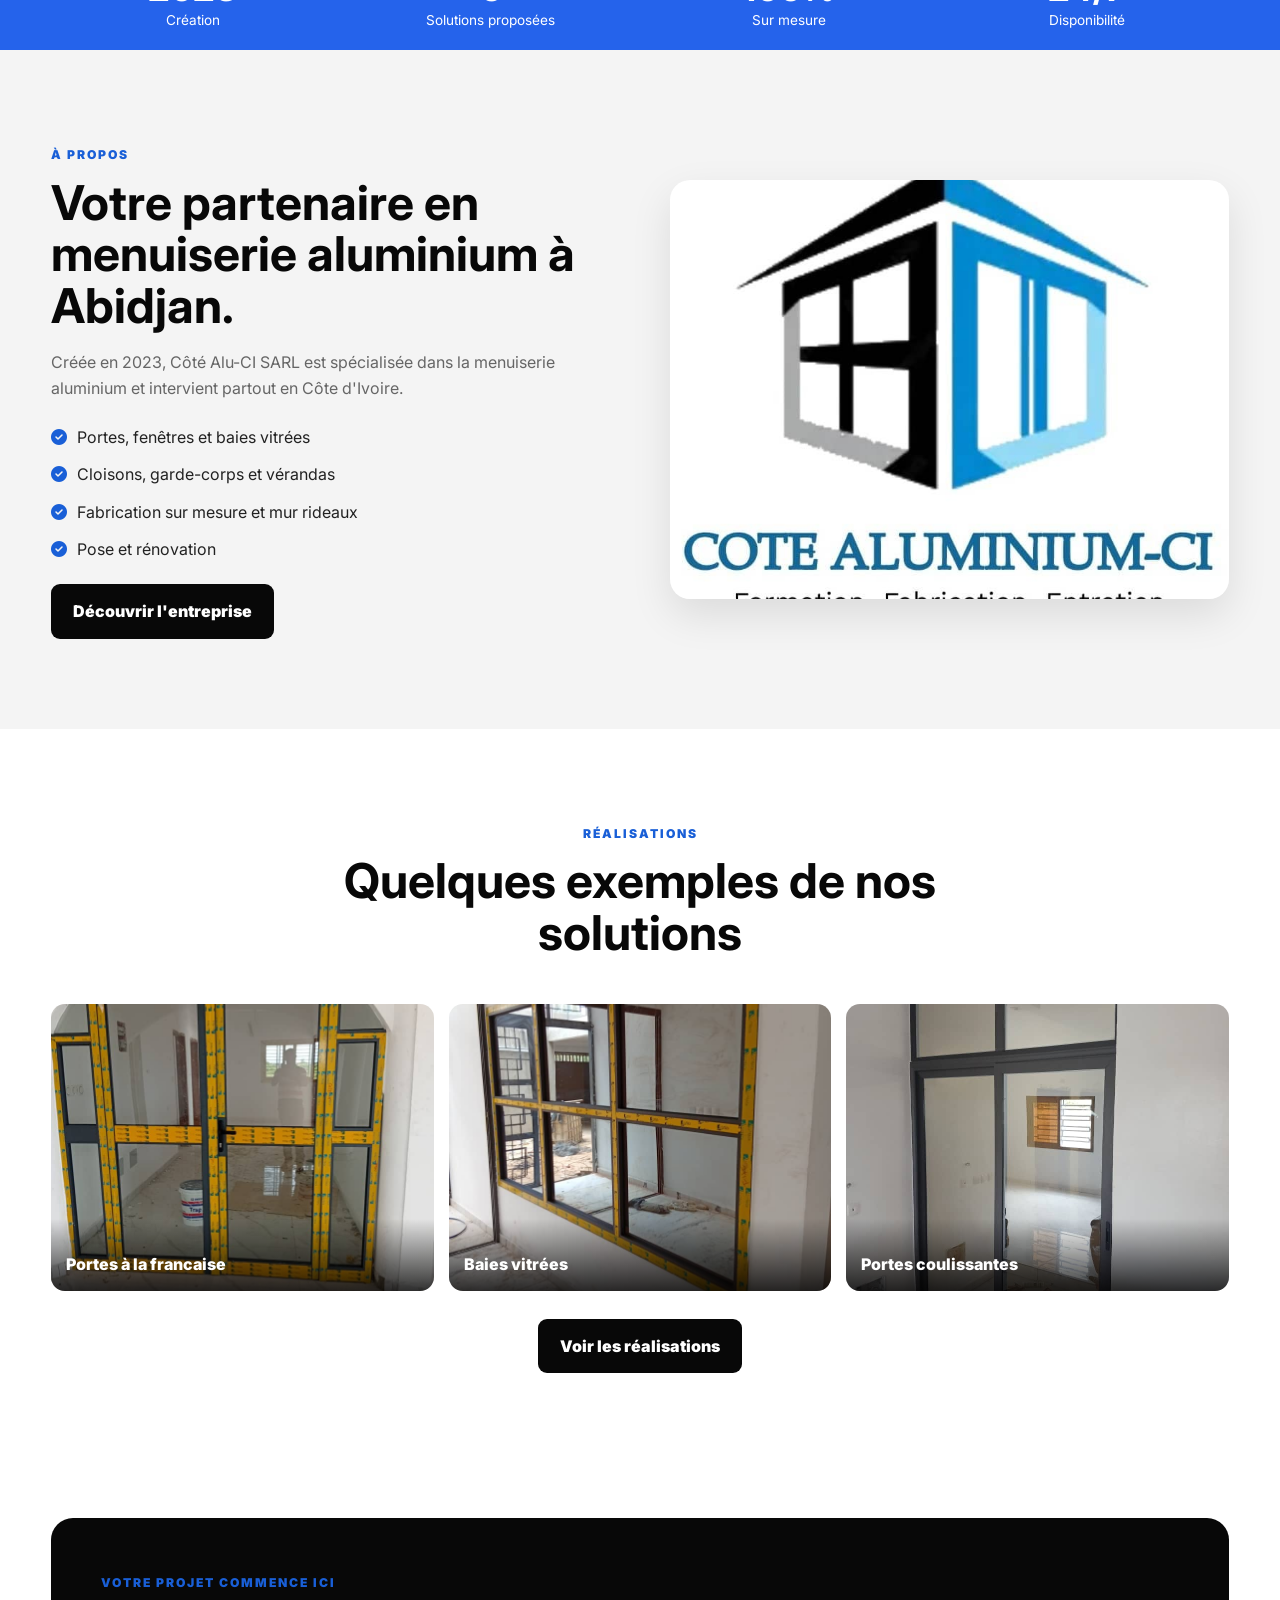
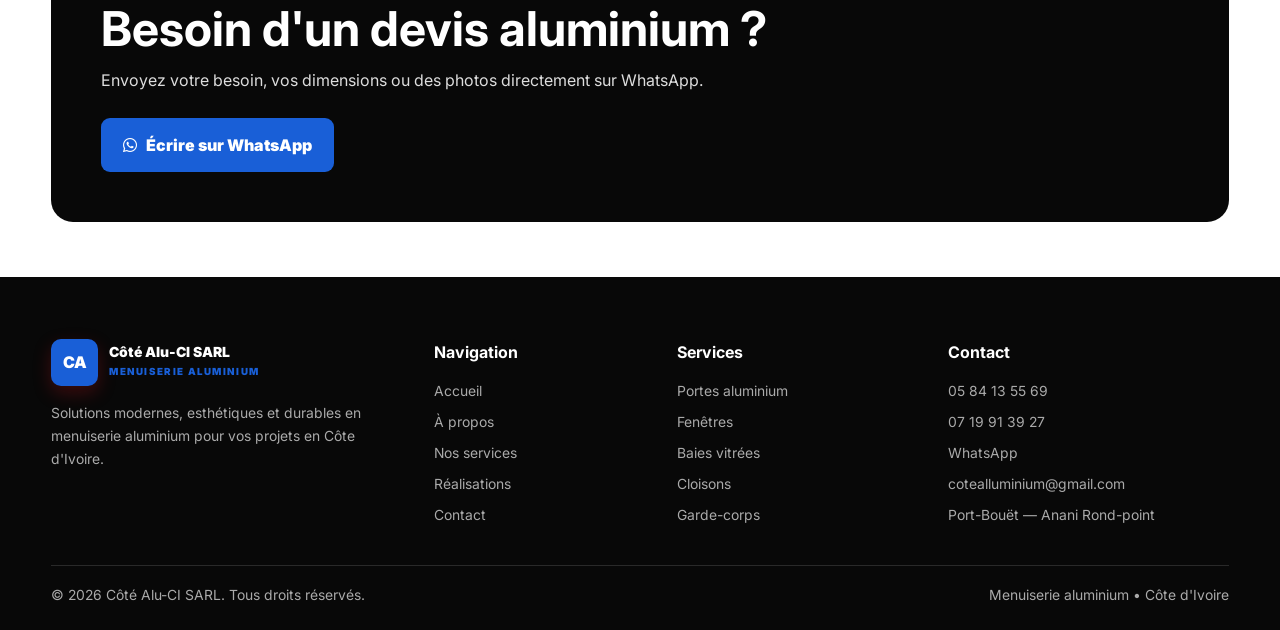
==== commit 6bdc566e: "Changement de la couleur du thème de rouge à bleu et mise à jour des images des services sur la page" ====
--- a/index.html
+++ b/index.html
@@ -81,7 +81,7 @@
         <div class="container">
             <div class="hero-content" data-aos="fade-up">
                 <!-- Présentation courte de l'activité -->
-                <div class="eyebrow" style="color:#ef3b42">
+                <div class="eyebrow" style="color:#3b7def">
                     MENUISERIE ALUMINIUM • ABIDJAN • CÔTE D'IVOIRE
                 </div>
                 <!-- Titre principal -->
@@ -258,7 +258,7 @@
                 </div>
                 <!-- Réalisation : baies vitrées -->
                 <div class="gallery-item" data-gallery>
-                    <img src="Images/2.jpeg" alt="Baies vitrées">
+                    <img src="Images/Baie vitré.jpeg" alt="Baies vitrées">
                     <div class="gallery-caption">Baies vitrées</div>
                 </div>
                 <!-- Réalisation : garde-corps -->
--- a/css/style.css
+++ b/css/style.css
@@ -3,7 +3,7 @@
    ========================================================== */
 :root{
   --red:#195fd7;
-  --red-dark:#a80f15;
+  --red-dark:#0f1ea8;
   --red-light:#3b41ef;
   --black:#080808;
   --black-2:#111111;
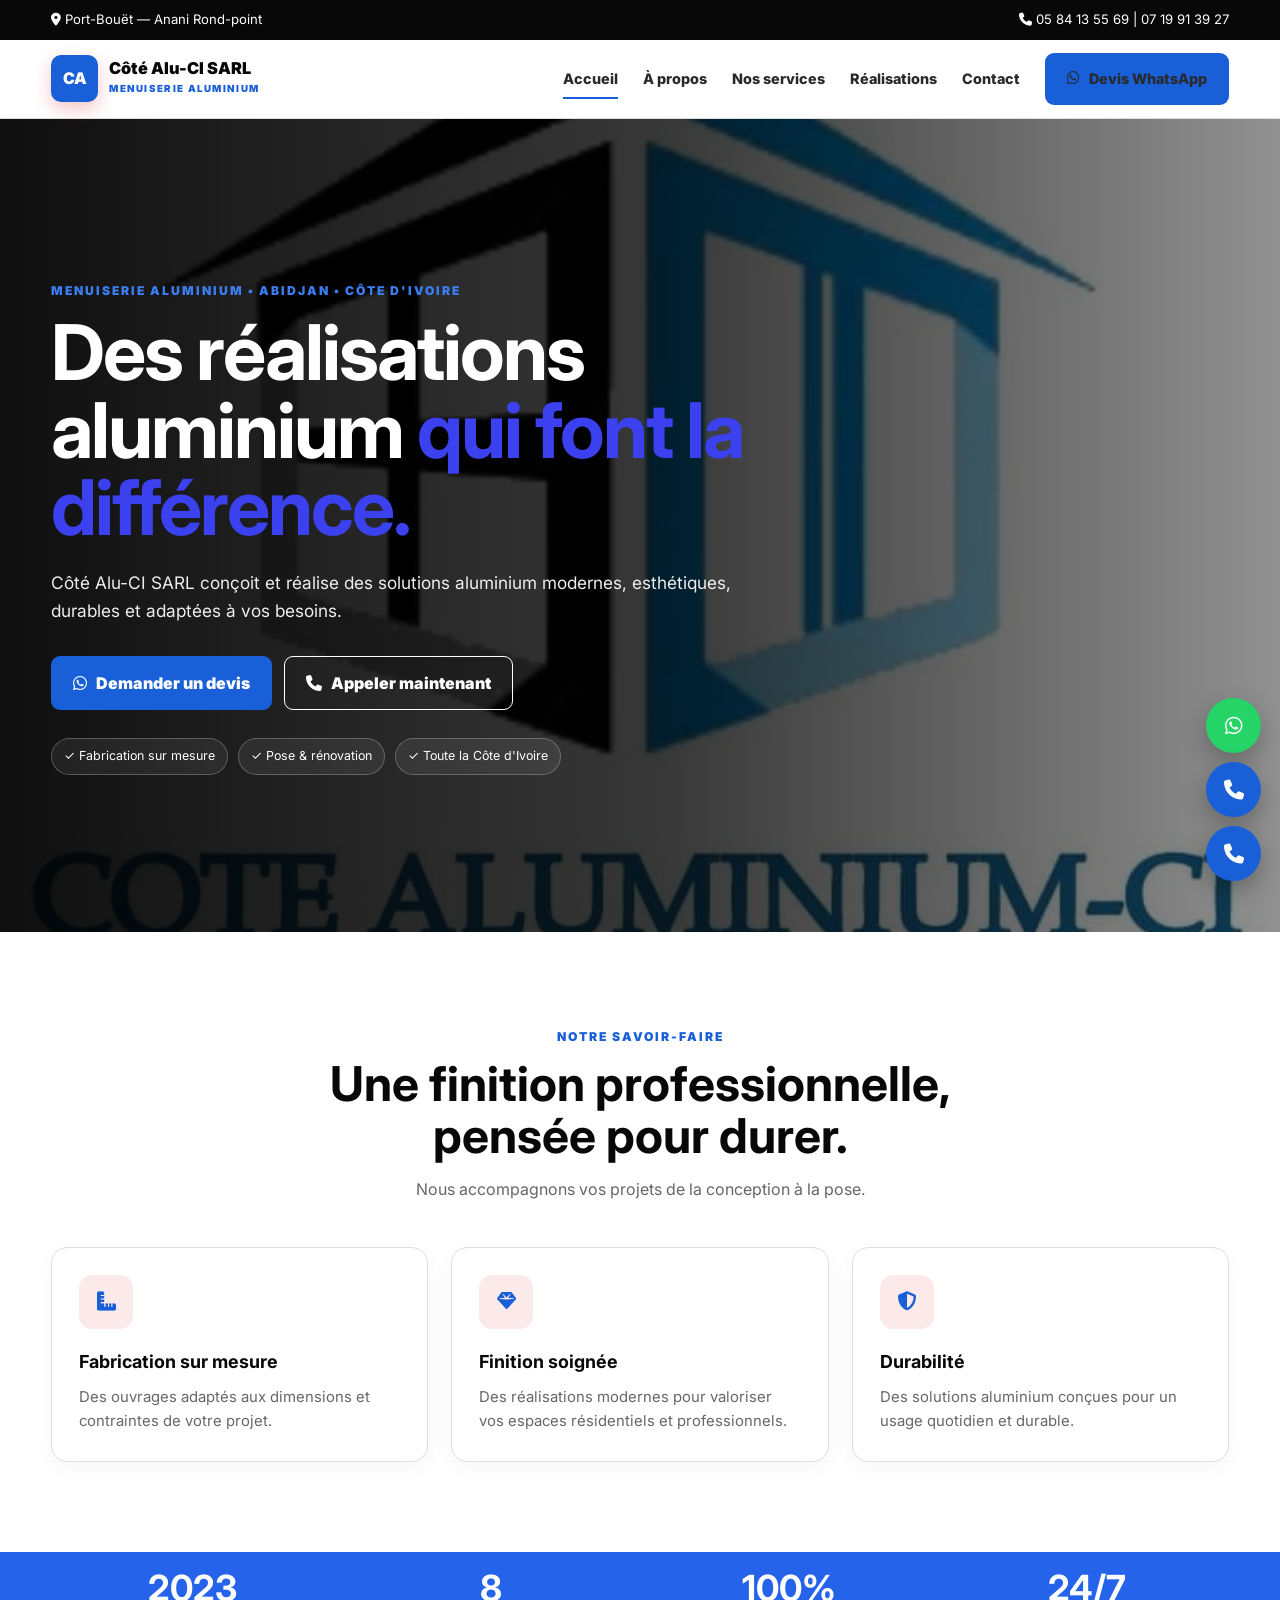
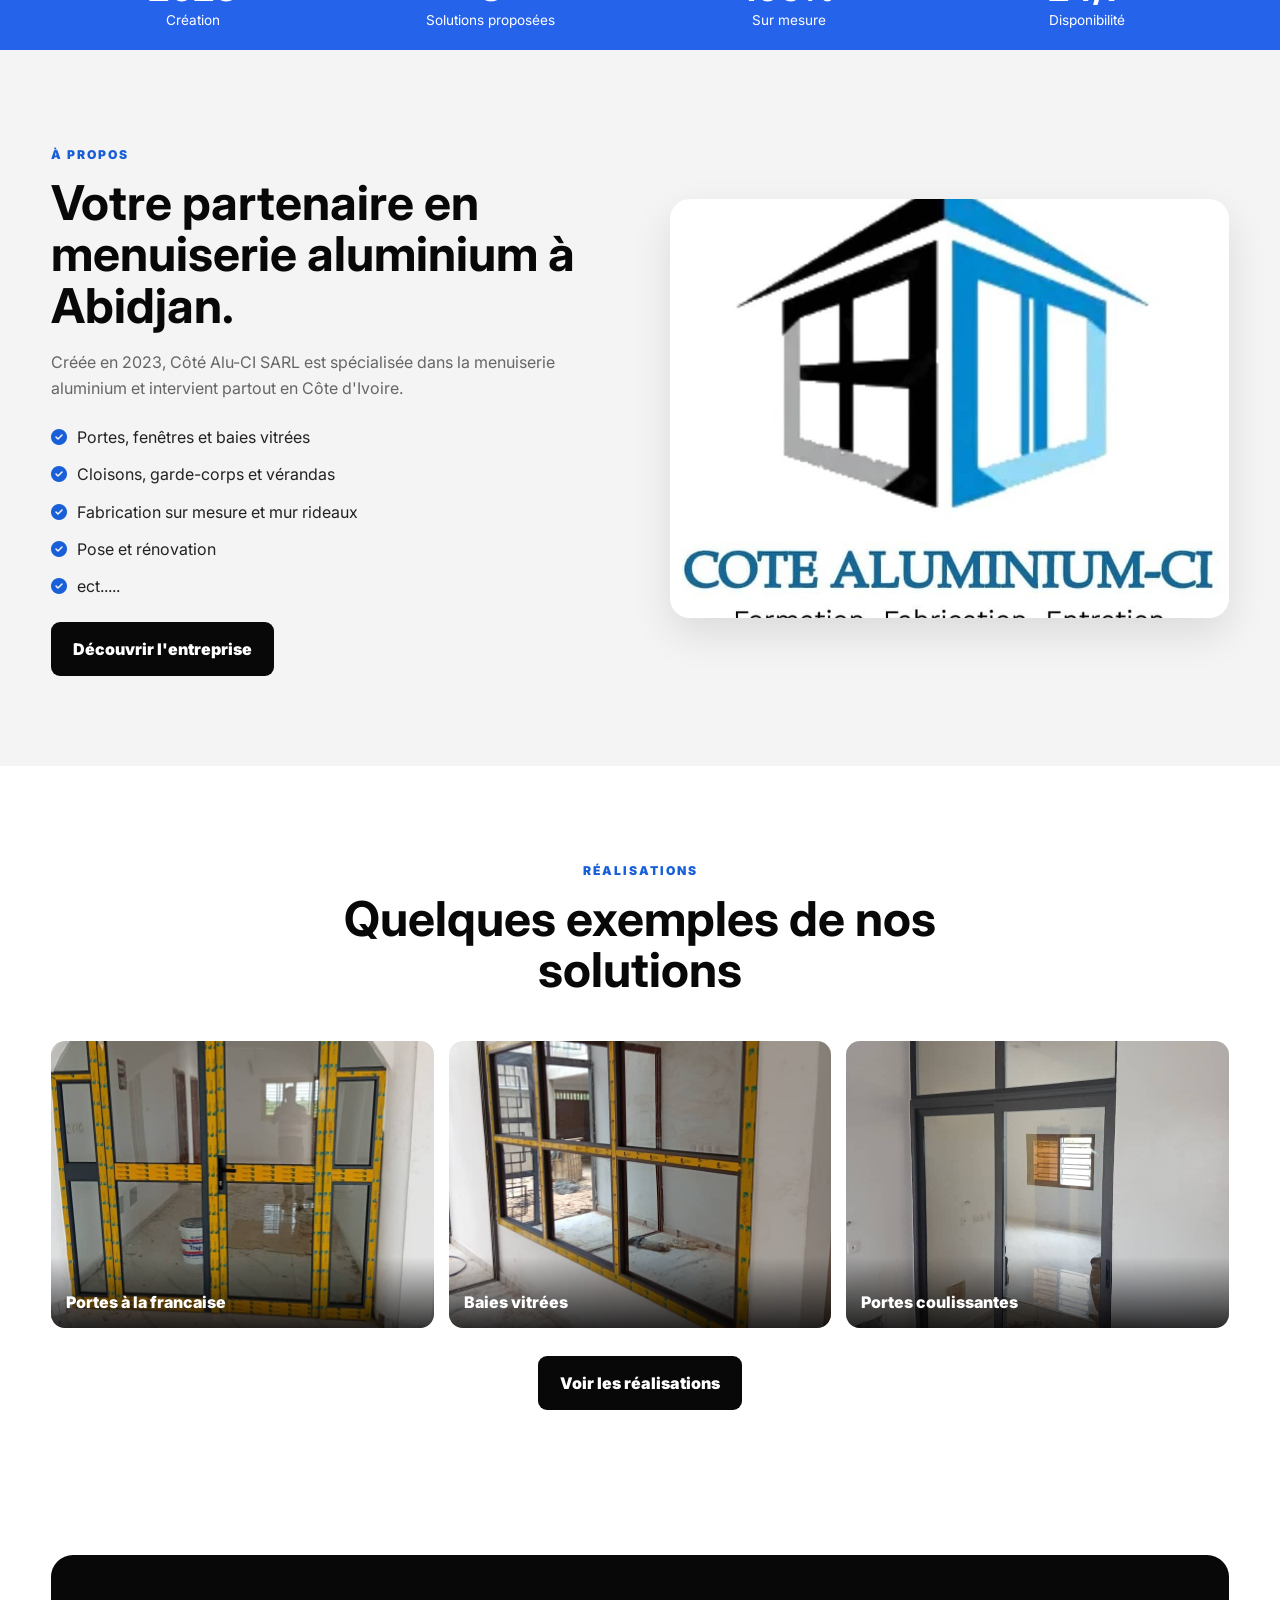
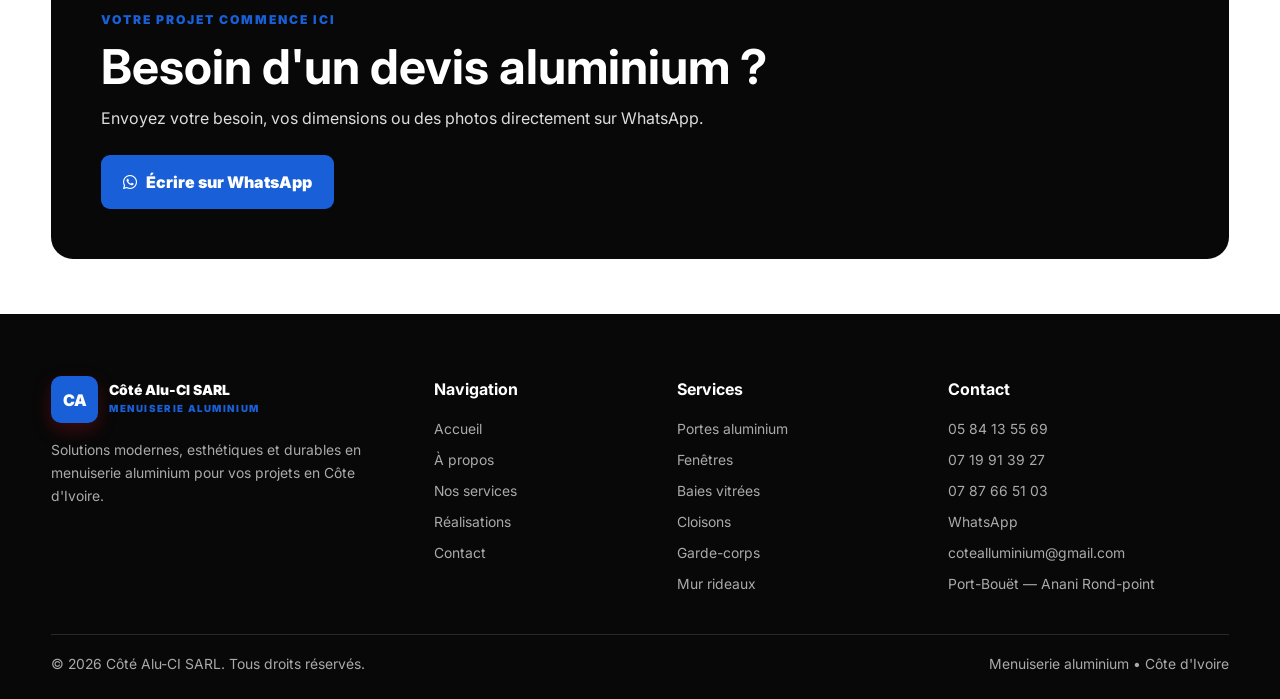
==== commit 9b1021e1: "Ajout de contact" ====
--- a/index.html
+++ b/index.html
@@ -225,6 +225,11 @@
                         <i class="fa-solid fa-circle-check"></i>
                         Pose et rénovation
                     </li>
+                    <li>
+                        <i class="fa-solid fa-circle-check"></i>
+                        ect.....
+                    </li>
+
                 </ul>
                 <!-- Bouton vers la page À propos -->
                 <a class="btn btn-black" href="a-propos.html">
@@ -344,6 +349,7 @@
                         <a href="services.html">Baies vitrées</a>
                         <a href="services.html">Cloisons</a>
                         <a href="services.html">Garde-corps</a>
+                        <a href="services.html">Mur rideaux</a>
                     </div>
                 </div>
                 <!-- Coordonnées de l'entreprise -->
@@ -352,6 +358,7 @@
                     <div class="footer-links">
                         <a href="tel:+2250584135569">05 84 13 55 69</a>
                         <a href="tel:+2250719913927">07 19 91 39 27</a>
+                        <a href="tel:+2250719913927">07 87 66 51 03</a>
                         <a href="https://wa.me/2250719913927" target="_blank" rel="noopener">WhatsApp</a>
                         <a href="mailto:cotealluminium@gmail.com">cotealluminium@gmail.com</a>
                         <span>Port-Bouët — Anani Rond-point</span>
@@ -387,6 +394,11 @@
            aria-label="Appeler">
             <i class="fa-solid fa-phone"></i>
         </a>
+        <a class="float-btn phone"
+           href="tel:+2250787665103"
+           aria-label="Appeler">
+            <i class="fa-solid fa-phone"></i>
+        </a>
     </div>
     <!-- ==========================================================
          SCRIPTS JAVASCRIPT
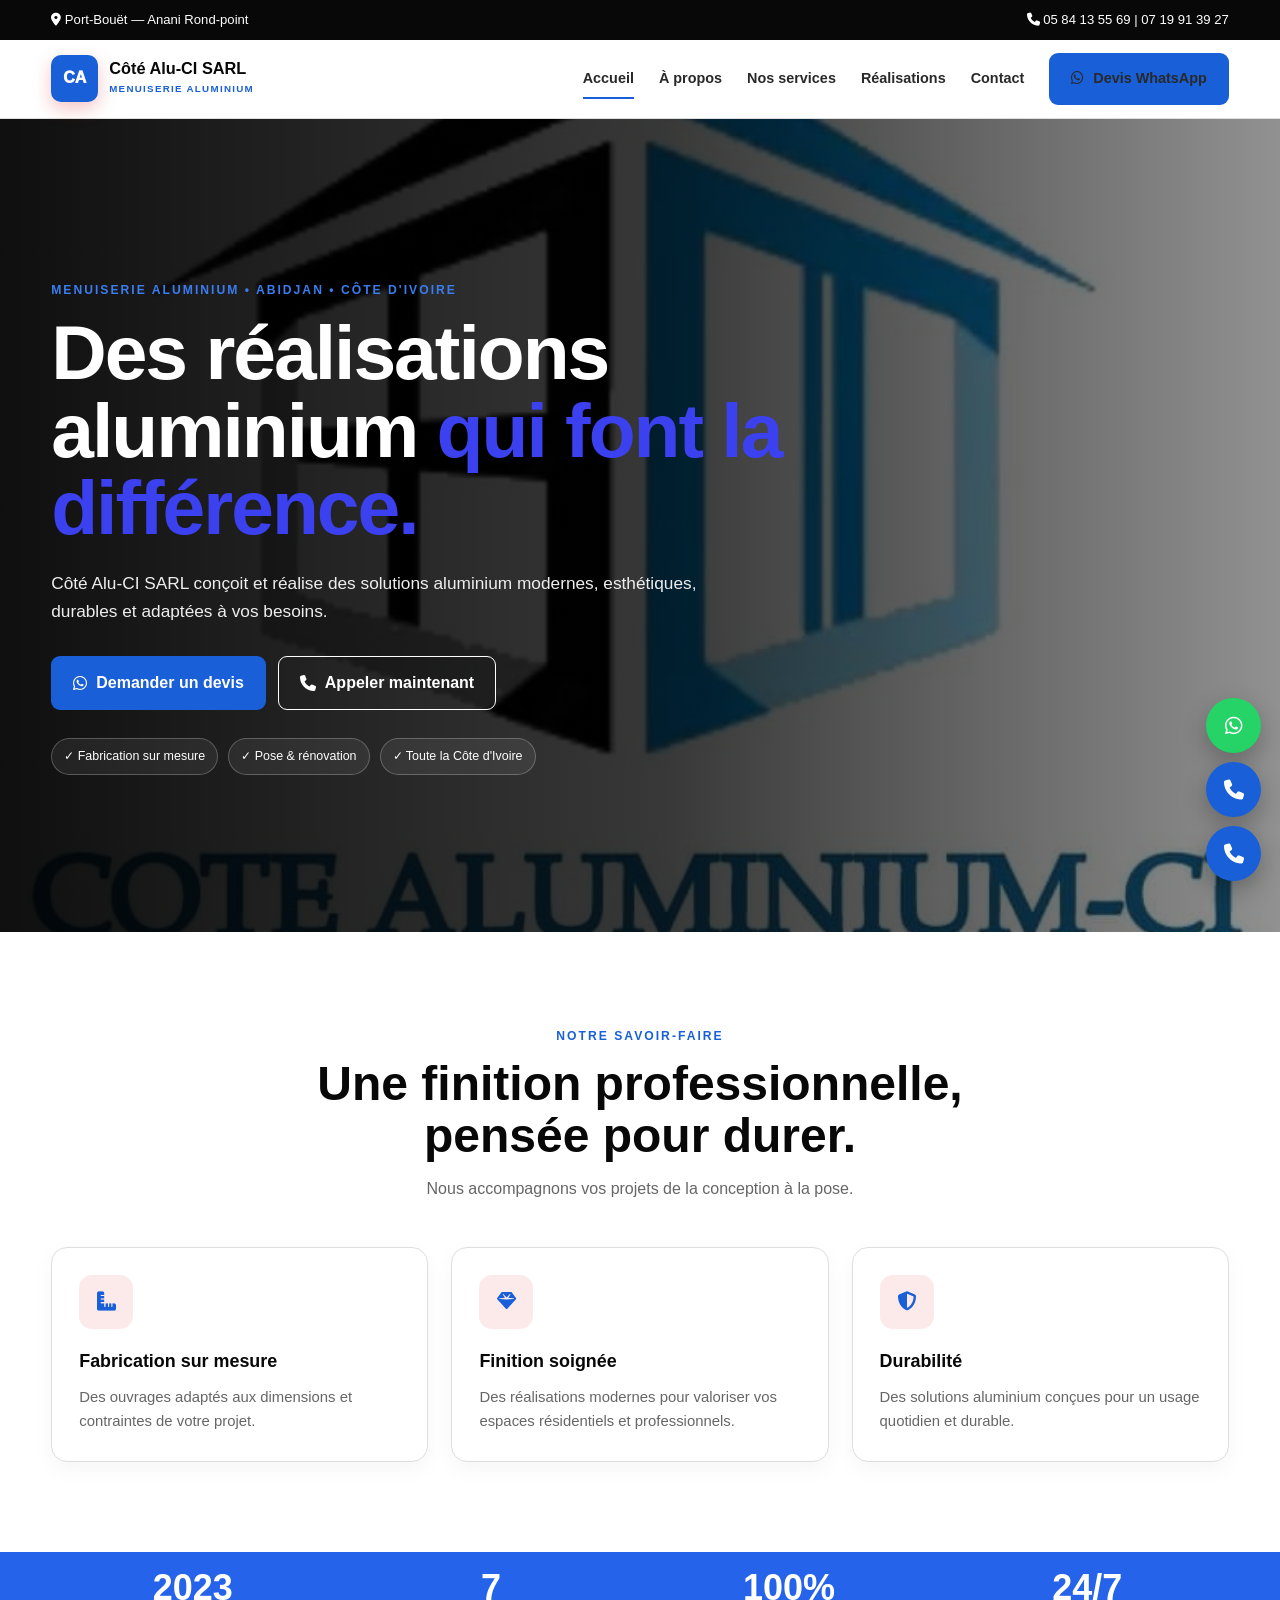
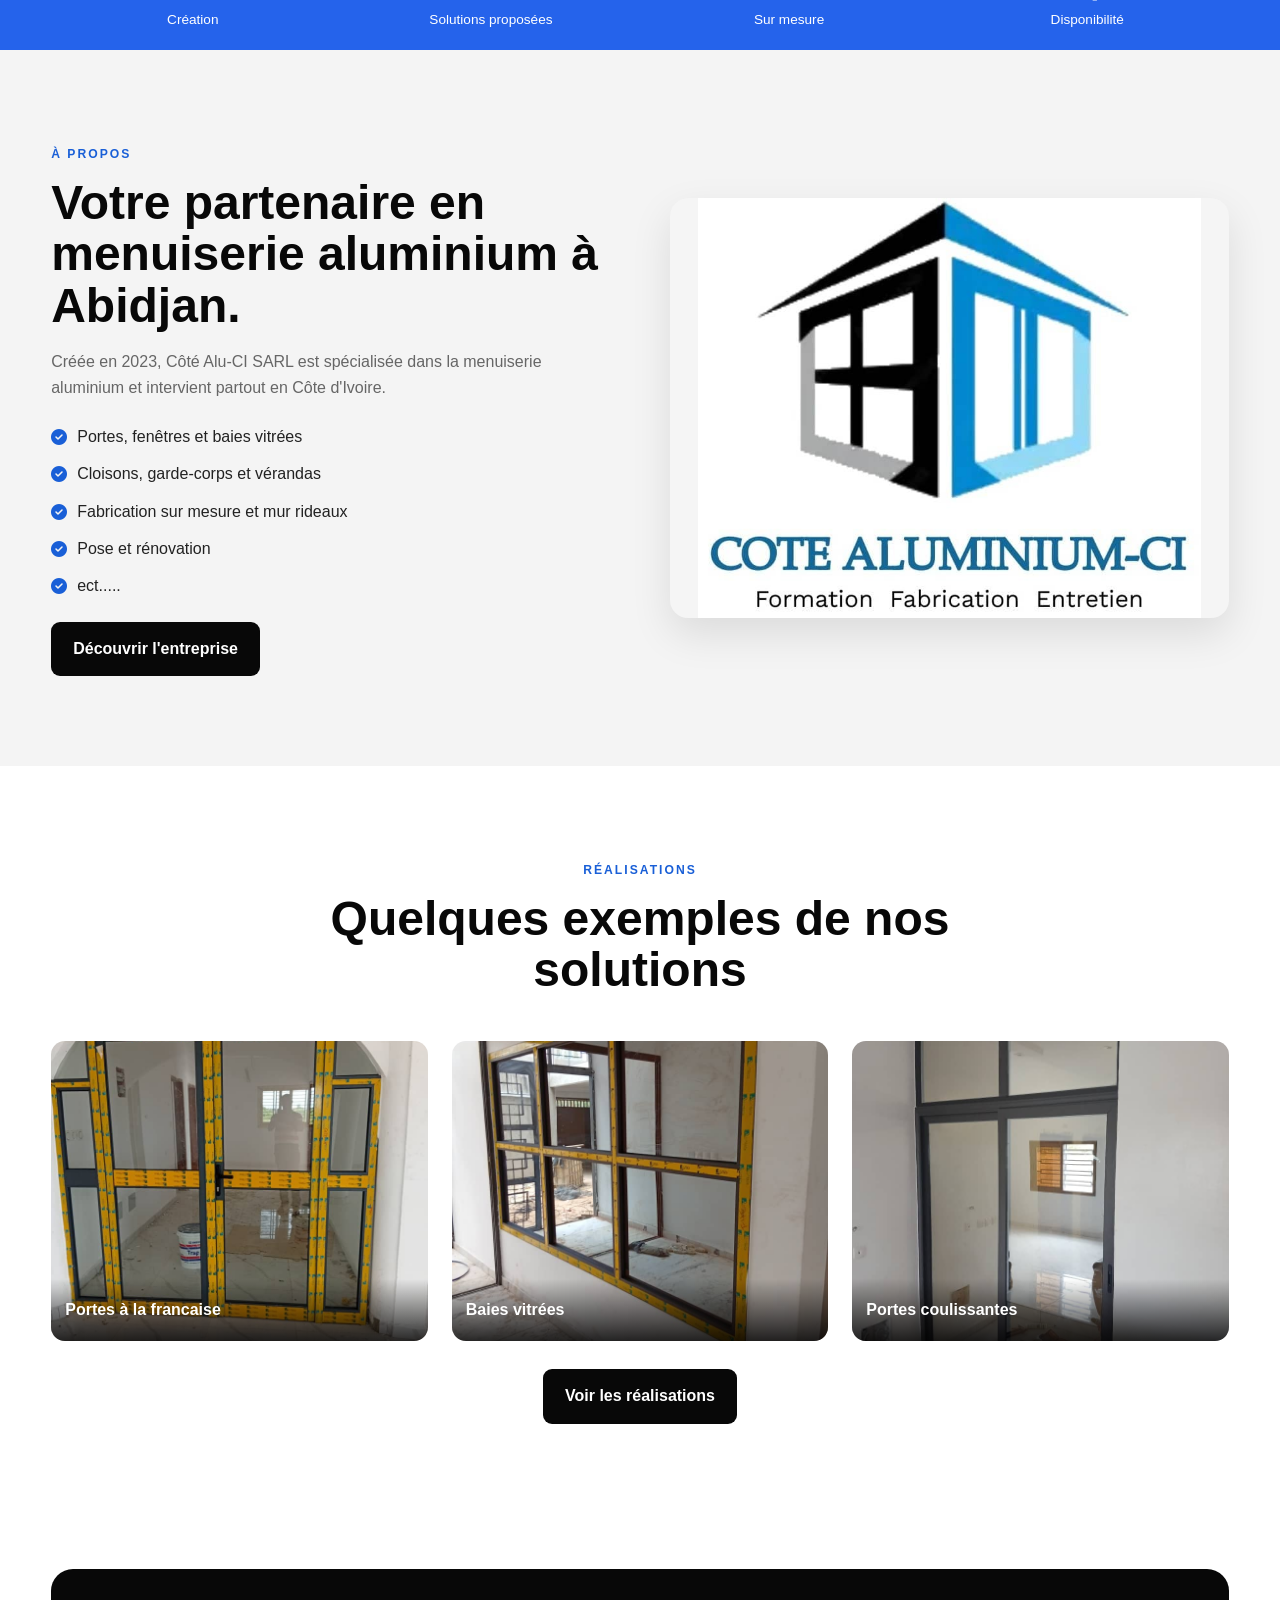
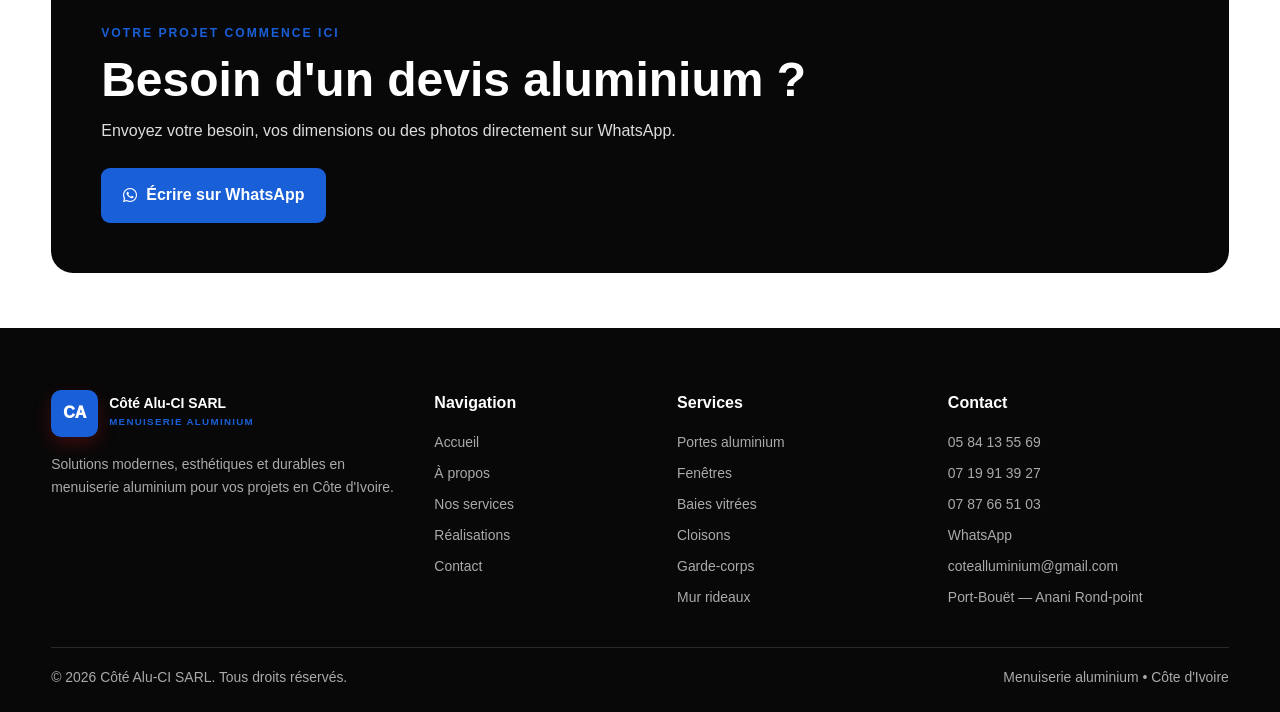
==== commit 12781bae: "Changement du preview des videos dans la realisation" ====
--- a/index.html
+++ b/index.html
@@ -5,8 +5,10 @@
          MÉTADONNÉES DE LA PAGE
          ========================================================== -->
     <meta charset="UTF-8">
+    <meta name="referrer" content="strict-origin-when-cross-origin">
+    <meta http-equiv="Content-Security-Policy" content="default-src 'self'; base-uri 'self'; object-src 'none'; img-src 'self' data:; font-src 'self' https://fonts.gstatic.com https://cdnjs.cloudflare.com data:; style-src 'self' 'unsafe-inline' https://fonts.googleapis.com https://cdnjs.cloudflare.com https://unpkg.com; script-src 'self' https://unpkg.com; connect-src 'self'; media-src 'self'; frame-src https://maps.google.com https://www.google.com; form-action 'self' https://wa.me; upgrade-insecure-requests">
     <meta name="viewport" content="width=device-width, initial-scale=1.0">
-    <meta name="theme-color" content="#d71920">
+    <meta name="theme-color" content="#195fd7">
     <!-- Icône du site -->
     <link rel="icon" href="Images/LOGO.jpeg" type="image/jpeg">
     <!-- Google Fonts : police Inter -->
@@ -66,7 +68,7 @@
                     <a class="" href="realisations.html">Réalisations</a>
                     <a class="" href="contact.html">Contact</a>
                     <!-- Bouton WhatsApp pour demander un devis -->
-                    <a class="btn btn-red" href="https://wa.me/2250719913927" target="_blank" rel="noopener">
+                    <a class="btn btn-red" href="https://wa.me/2250719913927" target="_blank" rel="noopener noreferrer">
                         <i class="fa-brands fa-whatsapp"></i>
                         Devis WhatsApp
                     </a>
@@ -97,7 +99,7 @@
                 <!-- Boutons d'action principaux -->
                 <div class="hero-actions">
                     <!-- Bouton WhatsApp -->
-                    <a class="btn btn-red" href="https://wa.me/2250719913927" target="_blank" rel="noopener">
+                    <a class="btn btn-red" href="https://wa.me/2250719913927" target="_blank" rel="noopener noreferrer">
                         <i class="fa-brands fa-whatsapp"></i>
                         Demander un devis
                     </a>
@@ -292,7 +294,7 @@
                     Envoyez votre besoin, vos dimensions ou des photos directement sur WhatsApp.
                 </p>
                 <!-- Bouton WhatsApp -->
-                <a class="btn btn-red" href="https://wa.me/2250719913927" target="_blank" rel="noopener">
+                <a class="btn btn-red" href="https://wa.me/2250719913927" target="_blank" rel="noopener noreferrer">
                     <i class="fa-brands fa-whatsapp"></i>
                     Écrire sur WhatsApp
                 </a>
@@ -359,7 +361,7 @@
                         <a href="tel:+2250584135569">05 84 13 55 69</a>
                         <a href="tel:+2250719913927">07 19 91 39 27</a>
                         <a href="tel:+2250719913927">07 87 66 51 03</a>
-                        <a href="https://wa.me/2250719913927" target="_blank" rel="noopener">WhatsApp</a>
+                        <a href="https://wa.me/2250719913927" target="_blank" rel="noopener noreferrer">WhatsApp</a>
                         <a href="mailto:cotealluminium@gmail.com">cotealluminium@gmail.com</a>
                         <span>Port-Bouët — Anani Rond-point</span>
                     </div>
@@ -384,7 +386,7 @@
         <a class="float-btn whatsapp"
            href="https://wa.me/2250719913927"
            target="_blank"
-           rel="noopener"
+           rel="noopener noreferrer"
            aria-label="WhatsApp">
             <i class="fa-brands fa-whatsapp"></i>
         </a>
--- a/css/style.css
+++ b/css/style.css
@@ -478,4 +478,295 @@
 
   /* Footer en colonne */
   .footer-bottom{flex-direction:column}
-}+}/* ==================================================
+GOOGLE MAPS : STYLE DE LA CARTE DE LOCALISATION
+================================================== */
+
+/*
+Conteneur de la carte.
+Il définit la hauteur, les bordures et l'apparence générale.
+*/
+.map-container {
+position: relative;
+width: 100%;
+height: 420px;
+margin-top: 25px;
+overflow: hidden;
+border-radius: 16px;
+background-color: #f1f1f1;
+box-shadow: 0 8px 25px rgba(0, 0, 0, 0.08);
+}
+
+/*
+Iframe Google Maps.
+La carte occupe toute la surface du conteneur.
+*/
+.map-container .map {
+display: block;
+width: 100%;
+height: 100%;
+min-height: 0;
+border: 0;
+}
+
+/*
+Bouton permettant d'ouvrir la carte dans Google Maps.
+Le bouton est centré sous la carte.
+*/
+.map-link {
+display: flex;
+justify-content: center;
+margin-top: 20px;
+}
+
+/*
+Tablettes et téléphones.
+La hauteur de la carte est réduite pour mieux s'adapter.
+*/
+@media screen and (max-width: 768px) {
+
+.map-container {
+    height: 320px;
+    border-radius: 12px;
+}
+
+}
+
+/*
+Petits téléphones.
+La carte conserve une hauteur suffisante pour être utilisable.
+*/
+@media screen and (max-width: 480px) {
+
+.map-container {
+    height: 260px;
+}
+
+}
+
+/* =====================================================
+   AFFICHAGE DES IMAGES — CÔTÉ ALU-CI SARL
+   ===================================================== */
+
+/* Image de présentation de l'entreprise */
+.visual-card {
+    width: 100%;
+    min-width: 0;
+    overflow: hidden;
+    border-radius: 18px;
+}
+
+.visual-card img {
+    display: block;
+    width: 100%;
+    height: 420px;
+    object-fit: contain;
+    object-position: center;
+    background: #f5f5f5;
+    border-radius: inherit;
+}
+
+/* Galerie des réalisations */
+.gallery {
+    display: grid;
+    grid-template-columns: repeat(3, minmax(0, 1fr));
+    gap: 24px;
+    align-items: stretch;
+}
+
+.gallery-item {
+    position: relative;
+    min-width: 0;
+    height: 300px;
+    overflow: hidden;
+    border-radius: 14px;
+    background: #f3f3f3;
+    cursor: pointer;
+    isolation: isolate;
+}
+
+.gallery-item img {
+    display: block;
+    width: 100%;
+    height: 100%;
+    object-fit: cover;
+    object-position: center;
+    transition: transform 0.4s ease;
+}
+
+.gallery-item:hover img {
+    transform: scale(1.06);
+}
+
+/* Légende des images */
+.gallery-caption {
+    position: absolute;
+    right: 0;
+    bottom: 0;
+    left: 0;
+    padding: 18px 14px;
+    color: #fff;
+    font-weight: 600;
+    background: linear-gradient(
+        to top,
+        rgba(0, 0, 0, 0.8),
+        rgba(0, 0, 0, 0)
+    );
+    z-index: 1;
+}
+
+/* Fenêtre d'agrandissement */
+#galleryModal {
+    display: none;
+    position: fixed;
+    inset: 0;
+    z-index: 9999;
+    padding: 60px 20px 25px;
+    align-items: center;
+    justify-content: center;
+    background: rgba(0, 0, 0, 0.92);
+}
+
+#galleryModal.active {
+    display: flex;
+}
+
+#modalImage {
+    display: block;
+    width: auto;
+    height: auto;
+    max-width: 100%;
+    max-height: calc(100vh - 100px);
+    object-fit: contain;
+    border-radius: 8px;
+}
+
+#galleryModal .modal-close {
+    position: absolute;
+    top: 15px;
+    right: 25px;
+    padding: 5px 12px;
+    border: none;
+    color: white;
+    background: transparent;
+    font-size: 40px;
+    cursor: pointer;
+}
+
+/* Tablettes */
+@media (max-width: 900px) {
+    .gallery {
+        grid-template-columns: repeat(2, minmax(0, 1fr));
+        gap: 18px;
+    }
+
+    .gallery-item {
+        height: 260px;
+    }
+
+    .visual-card img {
+        height: 350px;
+    }
+}
+
+/* Téléphones */
+@media (max-width: 600px) {
+    .gallery {
+        grid-template-columns: 1fr;
+        gap: 18px;
+    }
+
+    .gallery-item {
+        height: 260px;
+    }
+
+    .visual-card img {
+        height: 280px;
+    }
+
+    #galleryModal {
+        padding: 55px 12px 15px;
+    }
+
+    #modalImage {
+        max-width: 100%;
+        max-height: calc(100vh - 85px);
+    }
+
+    #galleryModal .modal-close {
+        top: 8px;
+        right: 12px;
+    }
+}
+
+/* Galerie vidéo : vignettes nettes, commandes accessibles et cartes adaptées au mobile. */
+body.page-realisations .gallery {
+    grid-template-columns: repeat(3, minmax(0, 1fr));
+    gap: 24px;
+    align-items: stretch;
+}
+
+body.page-realisations .gallery-item {
+    display: flex;
+    height: auto;
+    min-width: 0;
+    flex-direction: column;
+    cursor: default;
+    background: #fff;
+    box-shadow: 0 12px 28px rgba(0, 0, 0, 0.1);
+    transition: transform 0.25s ease, box-shadow 0.25s ease;
+}
+
+body.page-realisations .gallery-item:hover {
+    transform: translateY(-3px);
+    box-shadow: 0 18px 36px rgba(0, 0, 0, 0.16);
+}
+
+body.page-realisations .gallery-item video {
+    display: block;
+    width: 100%;
+    aspect-ratio: 16 / 9;
+    object-fit: contain;
+    background: #111;
+}
+
+body.page-realisations .gallery-item .gallery-caption {
+    position: static;
+    display: flex;
+    min-height: 60px;
+    align-items: center;
+    padding: 13px 16px;
+    color: var(--black);
+    font-weight: 750;
+    background: #fff;
+    border-top: 1px solid var(--gray-2);
+}
+
+body.page-realisations .gallery-item:focus-within {
+    outline: 3px solid var(--red);
+    outline-offset: 3px;
+}
+
+@media (max-width: 900px) {
+    body.page-realisations .gallery {
+        grid-template-columns: repeat(2, minmax(0, 1fr));
+        gap: 18px;
+    }
+}
+
+@media (max-width: 600px) {
+    body.page-realisations .gallery {
+        grid-template-columns: 1fr;
+        gap: 16px;
+    }
+}
+
+@media (prefers-reduced-motion: reduce) {
+    body.page-realisations .gallery-item {
+        transition: none;
+    }
+
+    body.page-realisations .gallery-item:hover {
+        transform: none;
+    }
+}
